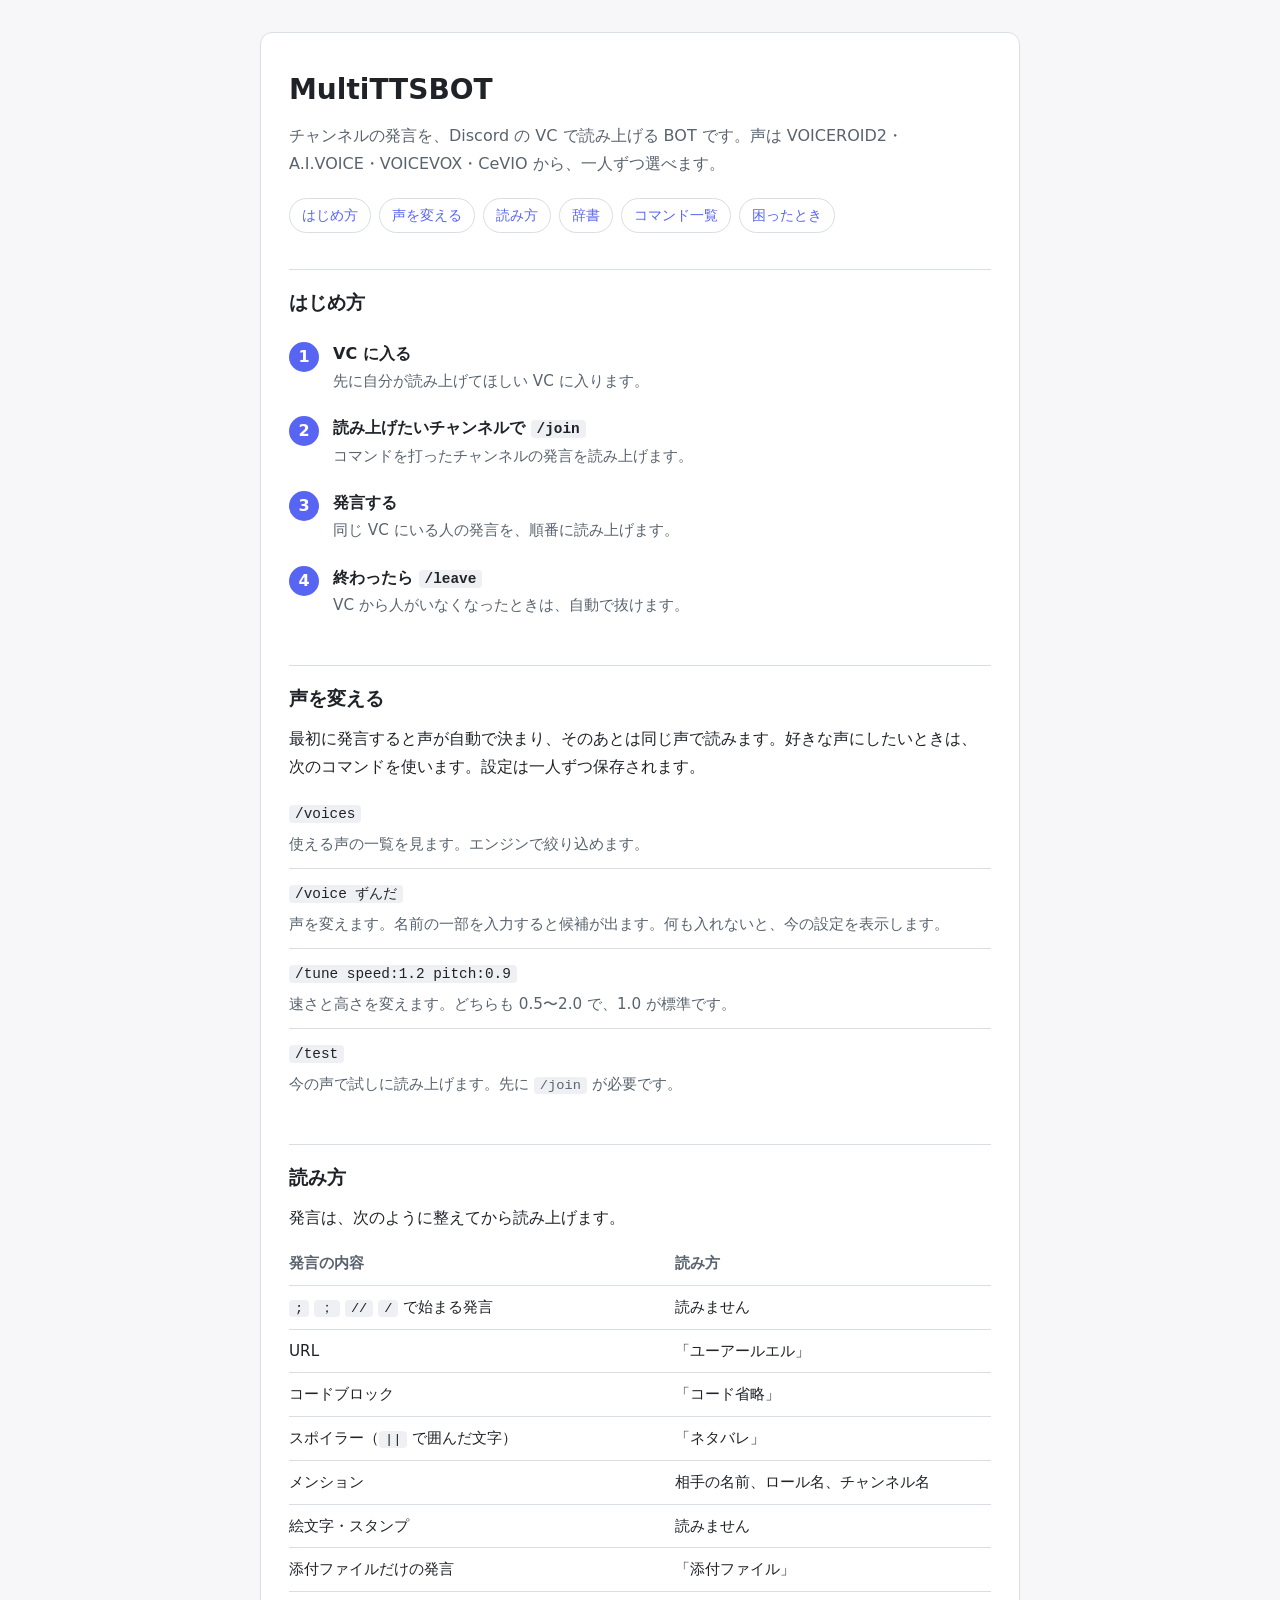
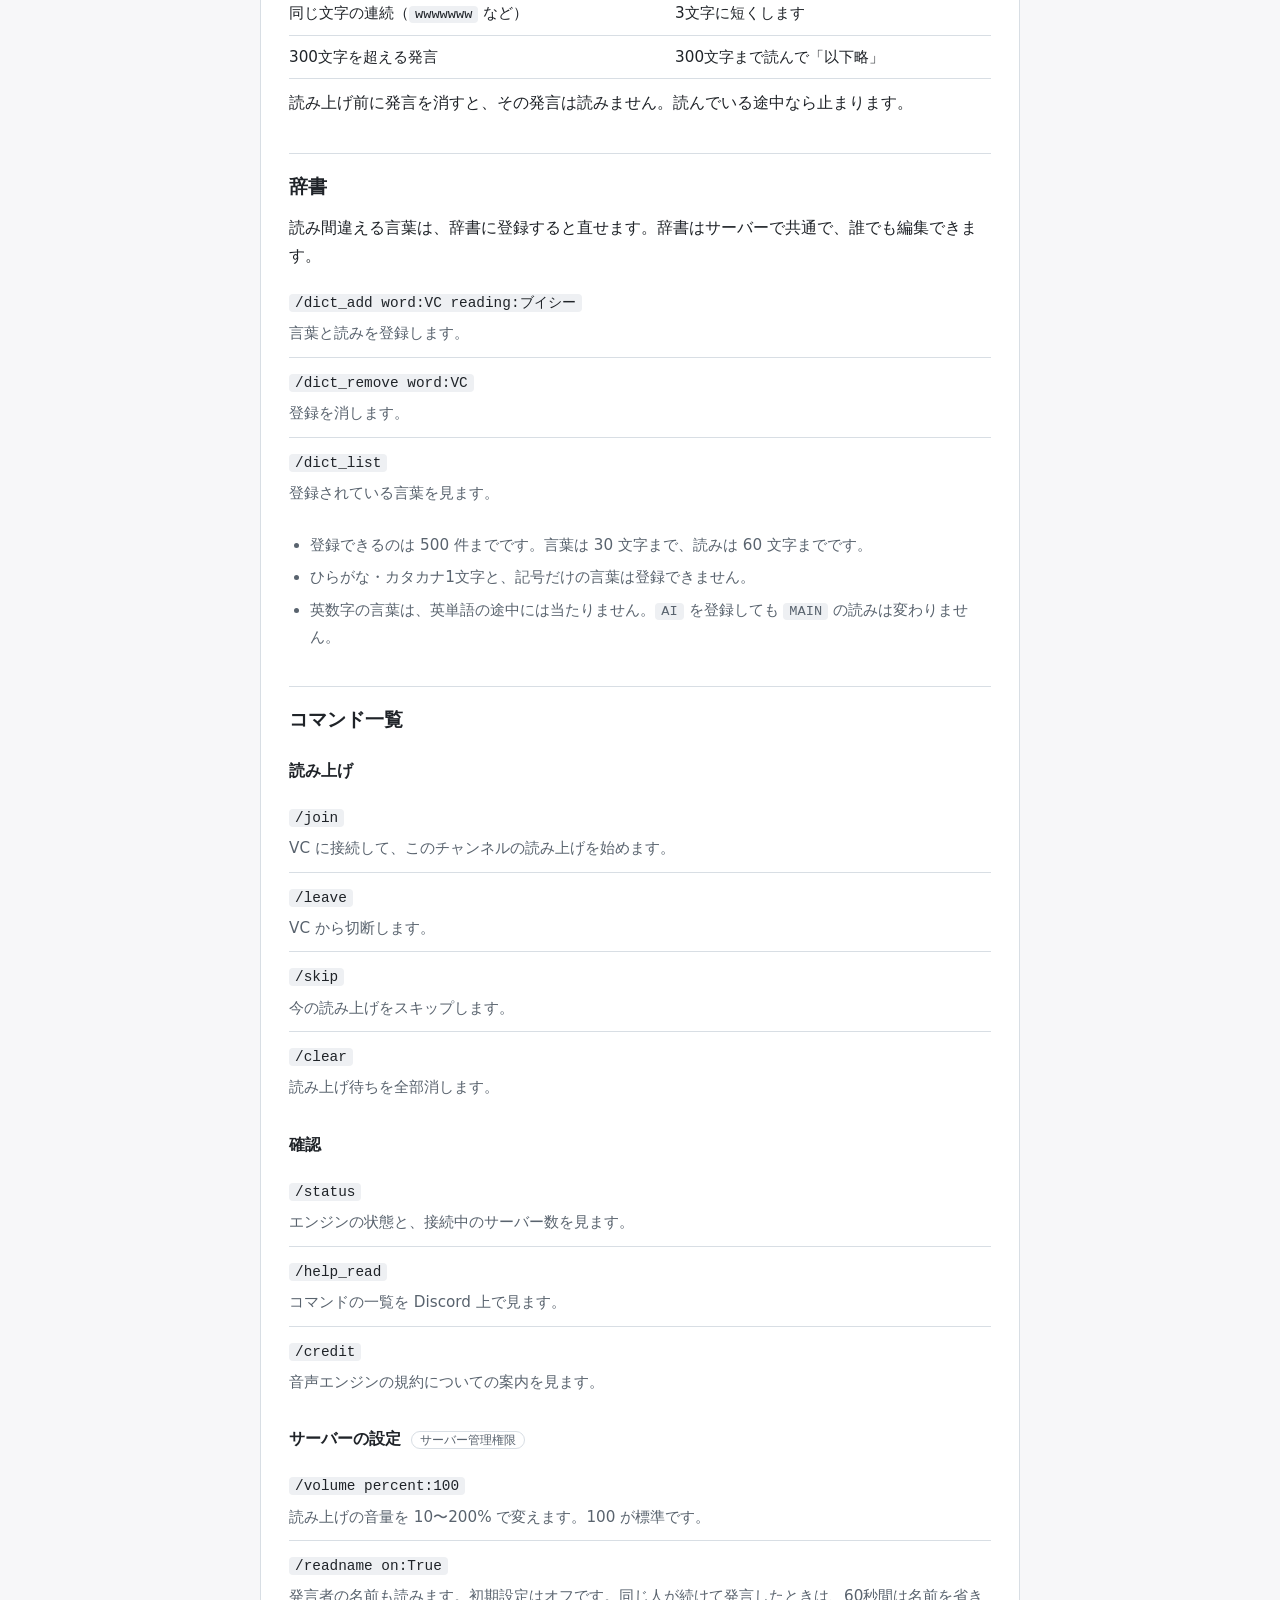
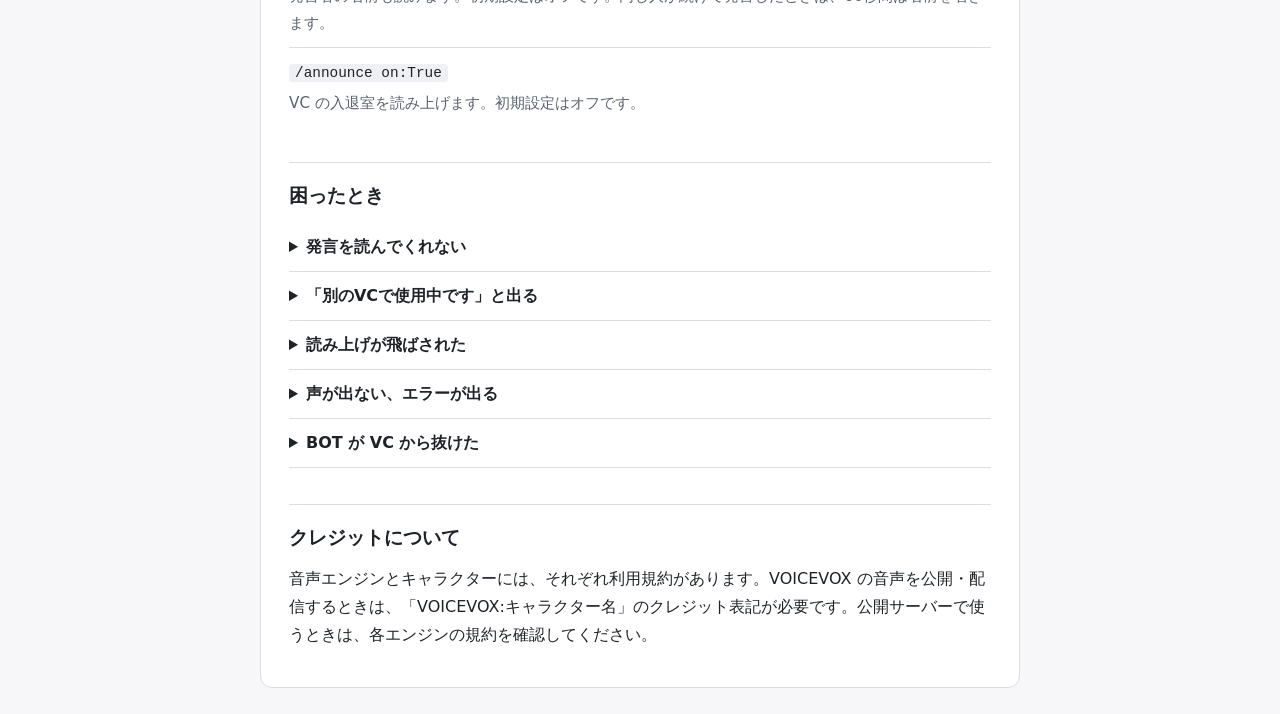
==== tts/index.html @ 7a22a89e "Add MultiTTSBOT usage page Co-Authored-By: Claude Opus 5.5 <noreply@anthropic.com>" ====
<!doctype html>
<html lang="ja">
<head>
<meta charset="utf-8">
<meta name="viewport" content="width=device-width, initial-scale=1">
<title>MultiTTSBOT 使い方</title>
<meta name="description" content="Discord の読み上げBOT「MultiTTSBOT」の使い方とコマンド一覧です。">
<link rel="stylesheet" href="style.css">
</head>
<body>
<main>
<header>
  <h1>MultiTTSBOT</h1>
  <p class="lead">チャンネルの発言を、Discord の VC で読み上げる BOT です。声は VOICEROID2・A.I.VOICE・VOICEVOX・CeVIO から、一人ずつ選べます。</p>
</header>

<nav class="toc" aria-label="目次">
  <a href="#start">はじめ方</a>
  <a href="#voice">声を変える</a>
  <a href="#reading">読み方</a>
  <a href="#dict">辞書</a>
  <a href="#commands">コマンド一覧</a>
  <a href="#faq">困ったとき</a>
</nav>

<section id="start">
  <h2>はじめ方</h2>
  <ol class="steps">
    <li><b>VC に入る</b><span>先に自分が読み上げてほしい VC に入ります。</span></li>
    <li><b>読み上げたいチャンネルで <code>/join</code></b><span>コマンドを打ったチャンネルの発言を読み上げます。</span></li>
    <li><b>発言する</b><span>同じ VC にいる人の発言を、順番に読み上げます。</span></li>
    <li><b>終わったら <code>/leave</code></b><span>VC から人がいなくなったときは、自動で抜けます。</span></li>
  </ol>
</section>

<section id="voice">
  <h2>声を変える</h2>
  <p>最初に発言すると声が自動で決まり、そのあとは同じ声で読みます。好きな声にしたいときは、次のコマンドを使います。設定は一人ずつ保存されます。</p>
  <dl class="cmds">
    <div><dt><code>/voices</code></dt><dd>使える声の一覧を見ます。エンジンで絞り込めます。</dd></div>
    <div><dt><code>/voice ずんだ</code></dt><dd>声を変えます。名前の一部を入力すると候補が出ます。何も入れないと、今の設定を表示します。</dd></div>
    <div><dt><code>/tune speed:1.2 pitch:0.9</code></dt><dd>速さと高さを変えます。どちらも 0.5〜2.0 で、1.0 が標準です。</dd></div>
    <div><dt><code>/test</code></dt><dd>今の声で試しに読み上げます。先に <code>/join</code> が必要です。</dd></div>
  </dl>
</section>

<section id="reading">
  <h2>読み方</h2>
  <p>発言は、次のように整えてから読み上げます。</p>
  <table>
    <thead><tr><th>発言の内容</th><th>読み方</th></tr></thead>
    <tbody>
      <tr><td><code>;</code> <code>；</code> <code>//</code> <code>/</code> で始まる発言</td><td>読みません</td></tr>
      <tr><td>URL</td><td>「ユーアールエル」</td></tr>
      <tr><td>コードブロック</td><td>「コード省略」</td></tr>
      <tr><td>スポイラー（<code>||</code> で囲んだ文字）</td><td>「ネタバレ」</td></tr>
      <tr><td>メンション</td><td>相手の名前、ロール名、チャンネル名</td></tr>
      <tr><td>絵文字・スタンプ</td><td>読みません</td></tr>
      <tr><td>添付ファイルだけの発言</td><td>「添付ファイル」</td></tr>
      <tr><td>同じ文字の連続（<code>wwwwwww</code> など）</td><td>3文字に短くします</td></tr>
      <tr><td>300文字を超える発言</td><td>300文字まで読んで「以下略」</td></tr>
    </tbody>
  </table>
  <p>読み上げ前に発言を消すと、その発言は読みません。読んでいる途中なら止まります。</p>
</section>

<section id="dict">
  <h2>辞書</h2>
  <p>読み間違える言葉は、辞書に登録すると直せます。辞書はサーバーで共通で、誰でも編集できます。</p>
  <dl class="cmds">
    <div><dt><code>/dict_add word:VC reading:ブイシー</code></dt><dd>言葉と読みを登録します。</dd></div>
    <div><dt><code>/dict_remove word:VC</code></dt><dd>登録を消します。</dd></div>
    <div><dt><code>/dict_list</code></dt><dd>登録されている言葉を見ます。</dd></div>
  </dl>
  <ul class="notes">
    <li>登録できるのは 500 件までです。言葉は 30 文字まで、読みは 60 文字までです。</li>
    <li>ひらがな・カタカナ1文字と、記号だけの言葉は登録できません。</li>
    <li>英数字の言葉は、英単語の途中には当たりません。<code>AI</code> を登録しても <code>MAIN</code> の読みは変わりません。</li>
  </ul>
</section>

<section id="commands">
  <h2>コマンド一覧</h2>

  <h3>読み上げ</h3>
  <dl class="cmds">
    <div><dt><code>/join</code></dt><dd>VC に接続して、このチャンネルの読み上げを始めます。</dd></div>
    <div><dt><code>/leave</code></dt><dd>VC から切断します。</dd></div>
    <div><dt><code>/skip</code></dt><dd>今の読み上げをスキップします。</dd></div>
    <div><dt><code>/clear</code></dt><dd>読み上げ待ちを全部消します。</dd></div>
  </dl>

  <h3>確認</h3>
  <dl class="cmds">
    <div><dt><code>/status</code></dt><dd>エンジンの状態と、接続中のサーバー数を見ます。</dd></div>
    <div><dt><code>/help_read</code></dt><dd>コマンドの一覧を Discord 上で見ます。</dd></div>
    <div><dt><code>/credit</code></dt><dd>音声エンジンの規約についての案内を見ます。</dd></div>
  </dl>

  <h3>サーバーの設定 <span class="tag">サーバー管理権限</span></h3>
  <dl class="cmds">
    <div><dt><code>/volume percent:100</code></dt><dd>読み上げの音量を 10〜200% で変えます。100 が標準です。</dd></div>
    <div><dt><code>/readname on:True</code></dt><dd>発言者の名前も読みます。初期設定はオフです。同じ人が続けて発言したときは、60秒間は名前を省きます。</dd></div>
    <div><dt><code>/announce on:True</code></dt><dd>VC の入退室を読み上げます。初期設定はオフです。</dd></div>
  </dl>
</section>

<section id="faq">
  <h2>困ったとき</h2>
  <details>
    <summary>発言を読んでくれない</summary>
    <p>次の3つを確認してください。</p>
    <ul>
      <li>BOT と同じ VC に自分がいる</li>
      <li><code>/join</code> を打ったチャンネルで発言している</li>
      <li>発言が <code>;</code> や <code>/</code> で始まっていない</li>
    </ul>
    <p>別のチャンネルを読ませたいときは、同じ VC にいる状態で、そのチャンネルでもう一度 <code>/join</code> を打ってください。</p>
  </details>
  <details>
    <summary>「別のVCで使用中です」と出る</summary>
    <p>BOT は1つのサーバーで同時に1つの VC にしか入れません。今の VC で <code>/leave</code> するか、同じ VC に移動してください。</p>
  </details>
  <details>
    <summary>読み上げが飛ばされた</summary>
    <p>読み上げ待ちは 20 件までで、超えた分は読みません。読み飛ばしたときは、チャンネルに件数を知らせます。</p>
  </details>
  <details>
    <summary>声が出ない、エラーが出る</summary>
    <p><code>/status</code> でエンジンの状態を確認してください。「未接続」や「不調」と出ている間は、そのエンジンの声で読めないことがあります。<code>/voice</code> で別のエンジンの声に変えると読める場合があります。</p>
  </details>
  <details>
    <summary>BOT が VC から抜けた</summary>
    <p>VC に人がいなくなると自動で抜けます。通信の不具合で切れたときは、自動で入り直してチャンネルに知らせます。戻らないときは <code>/join</code> を打ってください。</p>
  </details>
</section>

<section id="credit">
  <h2>クレジットについて</h2>
  <p>音声エンジンとキャラクターには、それぞれ利用規約があります。VOICEVOX の音声を公開・配信するときは、「VOICEVOX:キャラクター名」のクレジット表記が必要です。公開サーバーで使うときは、各エンジンの規約を確認してください。</p>
</section>
</main>
</body>
</html>
---- tts/style.css ----
:root {
  --bg: #f7f7f9;
  --card: #ffffff;
  --text: #1f2328;
  --sub: #59636e;
  --line: #d8dee4;
  --accent: #5865f2;
  --code: #eef0f3;
}
@media (prefers-color-scheme: dark) {
  :root {
    --bg: #1e1f22;
    --card: #2b2d31;
    --text: #f2f3f5;
    --sub: #b5bac1;
    --line: #3f4147;
    --accent: #8891f2;
    --code: #1e1f22;
  }
}
* { box-sizing: border-box; }
html { scroll-behavior: smooth; }
@media (prefers-reduced-motion: reduce) { html { scroll-behavior: auto; } }
body {
  margin: 0;
  background: var(--bg);
  color: var(--text);
  font-family: system-ui, -apple-system, "Segoe UI", "Hiragino Sans", "Yu Gothic UI", Meiryo, sans-serif;
  line-height: 1.75;
}
main {
  max-width: 760px;
  margin: 32px auto;
  padding: 32px 28px;
  background: var(--card);
  border: 1px solid var(--line);
  border-radius: 12px;
}
@media (max-width: 800px) {
  main { margin: 0; border-radius: 0; border-left: 0; border-right: 0; padding: 24px 16px; }
}
h1 { font-size: 1.75rem; margin: 0 0 4px; }
h2 { font-size: 1.2rem; margin: 36px 0 10px; padding-top: 16px; border-top: 1px solid var(--line); scroll-margin-top: 12px; }
h3 { font-size: 1rem; margin: 20px 0 6px; }
p, li { margin: 6px 0; }
ul { padding-left: 1.4em; }
a { color: var(--accent); }
code {
  padding: 1px 6px;
  border-radius: 4px;
  background: var(--code);
  font-family: ui-monospace, Consolas, "Cascadia Mono", monospace;
  font-size: 0.9em;
  overflow-wrap: anywhere;
}
.lead { margin: 8px 0 0; color: var(--sub); }

.toc { display: flex; flex-wrap: wrap; gap: 8px; margin: 20px 0 0; }
.toc a {
  padding: 4px 12px;
  border: 1px solid var(--line);
  border-radius: 999px;
  font-size: 0.9rem;
  text-decoration: none;
}
.toc a:hover { border-color: var(--accent); }

.steps { margin: 0; padding: 0; list-style: none; counter-reset: step; }
.steps li {
  position: relative;
  margin: 0;
  padding: 10px 0 10px 44px;
  counter-increment: step;
}
.steps li::before {
  content: counter(step);
  position: absolute;
  left: 0;
  top: 12px;
  width: 30px;
  height: 30px;
  border-radius: 50%;
  background: var(--accent);
  color: #fff;
  font-weight: 700;
  line-height: 30px;
  text-align: center;
}
@media (prefers-color-scheme: dark) { .steps li::before { color: #1e1f22; } }
.steps b, .steps span { display: block; }
.steps span { color: var(--sub); font-size: 0.95rem; }

.cmds { margin: 8px 0; }
.cmds div { padding: 10px 0; border-bottom: 1px solid var(--line); }
.cmds div:last-child { border-bottom: 0; }
.cmds dd { margin: 4px 0 0; color: var(--sub); font-size: 0.95rem; }

.tag {
  margin-left: 4px;
  padding: 1px 8px;
  border: 1px solid var(--line);
  border-radius: 999px;
  color: var(--sub);
  font-size: 0.75rem;
  font-weight: 400;
  white-space: nowrap;
}
.notes { color: var(--sub); font-size: 0.95rem; }

table { width: 100%; margin: 10px 0; border-collapse: collapse; font-size: 0.95rem; }
th, td { padding: 8px 10px 8px 0; border-bottom: 1px solid var(--line); text-align: left; vertical-align: top; }
th { color: var(--sub); font-weight: 600; }
td:first-child { width: 55%; }

details { border-bottom: 1px solid var(--line); }
summary { padding: 10px 0; cursor: pointer; font-weight: 600; }
details > :not(summary):last-child { margin-bottom: 12px; }
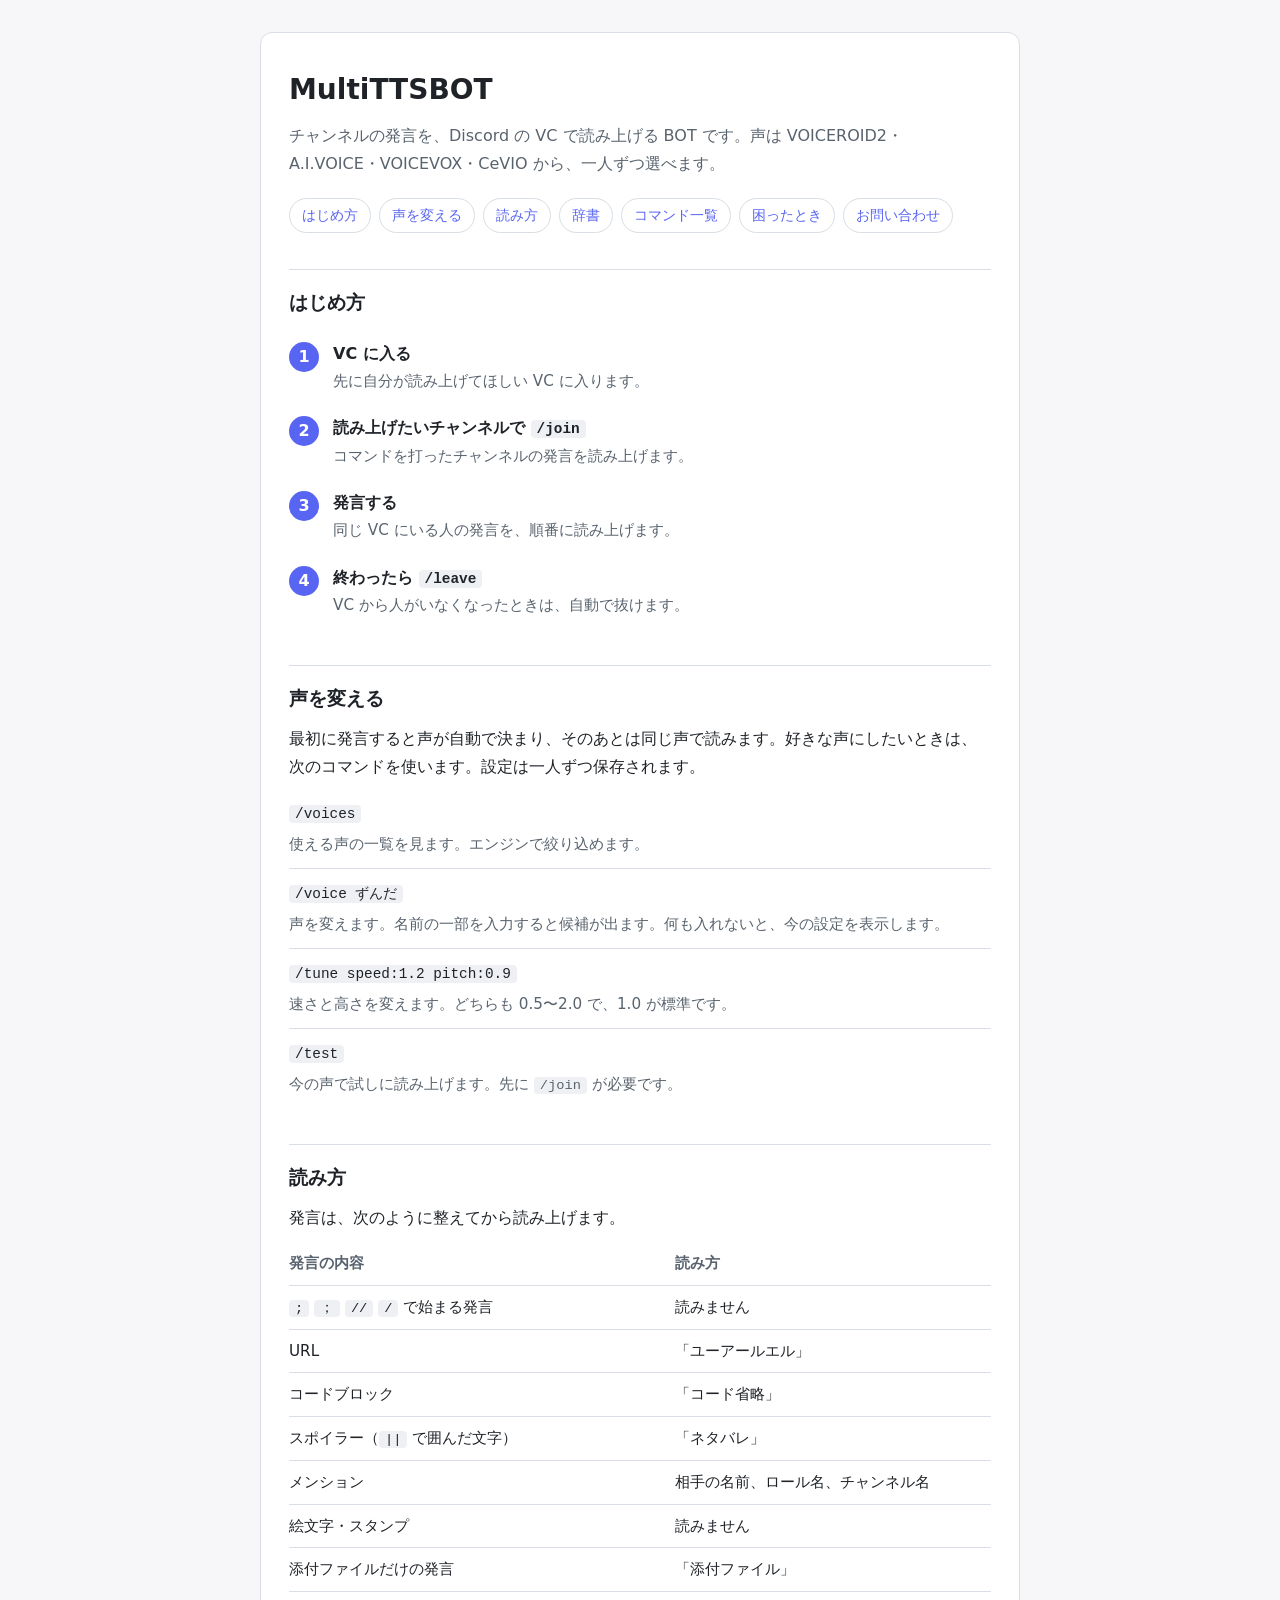
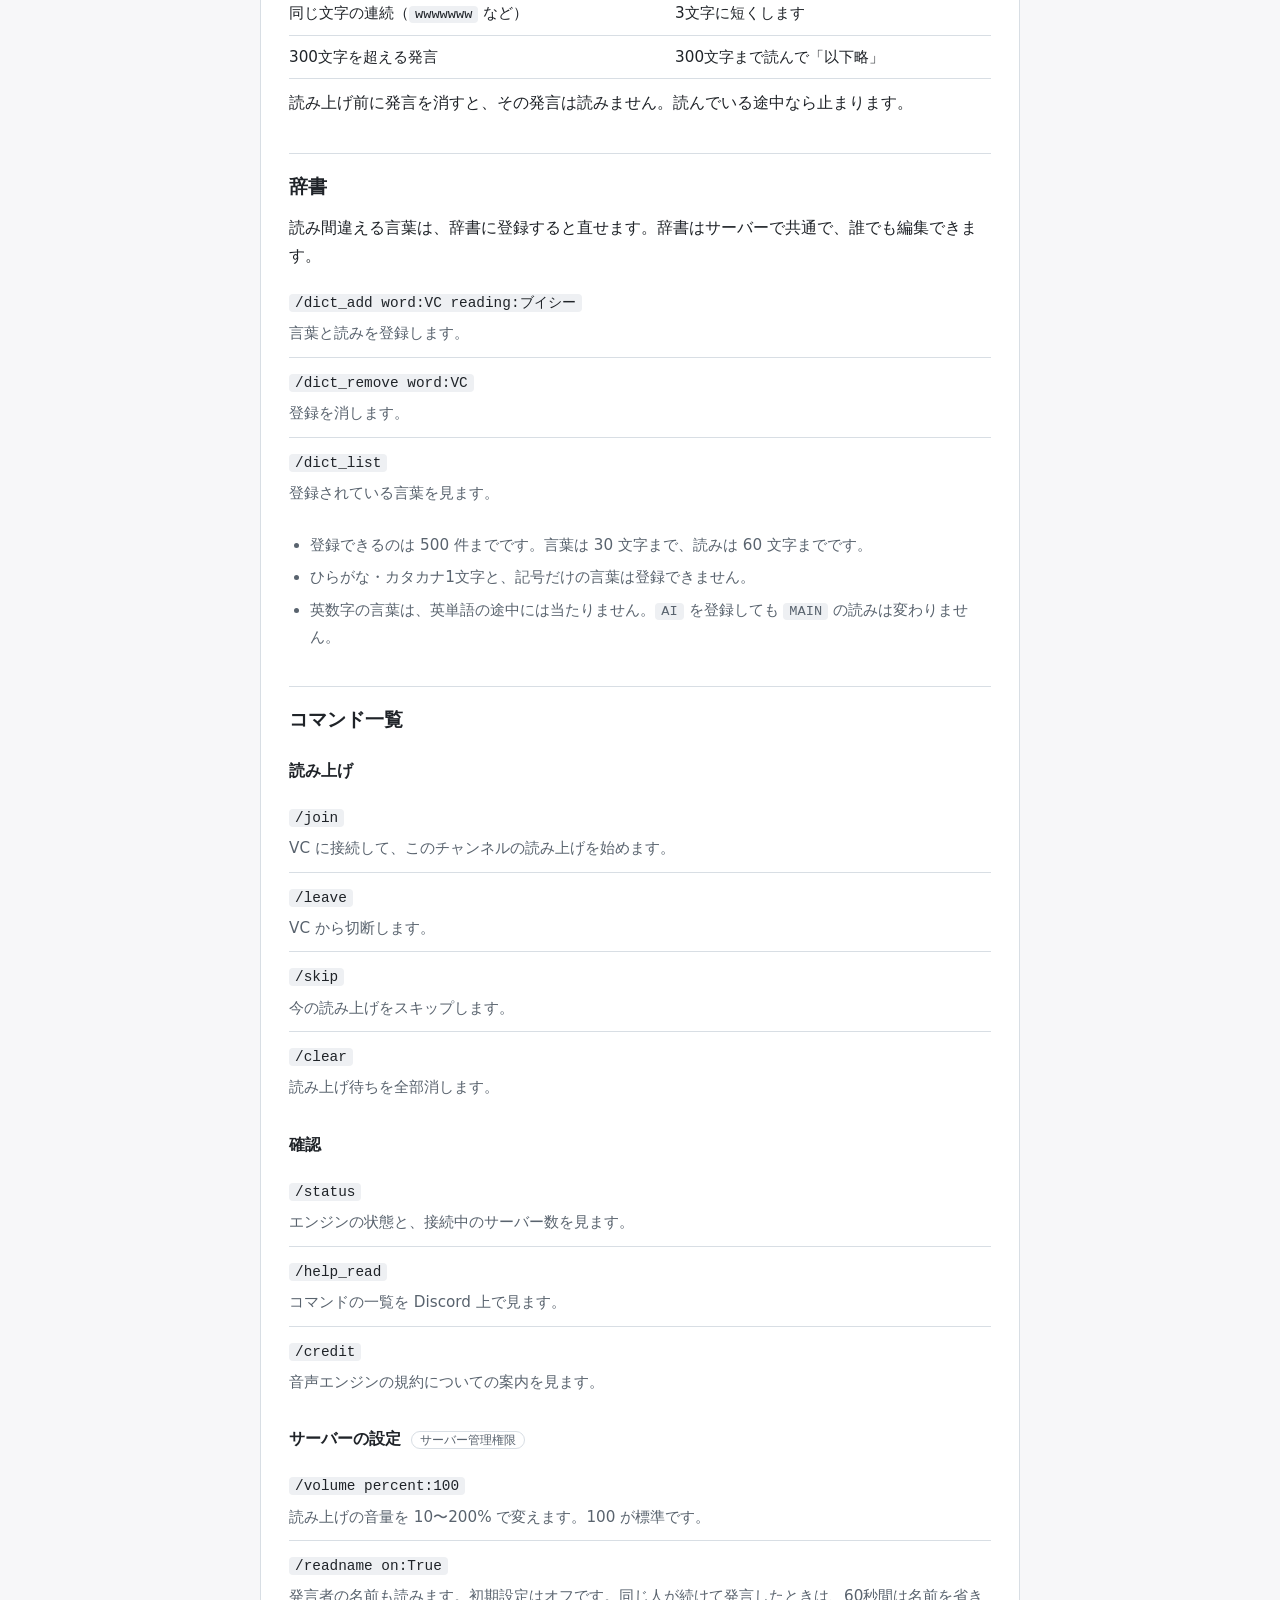
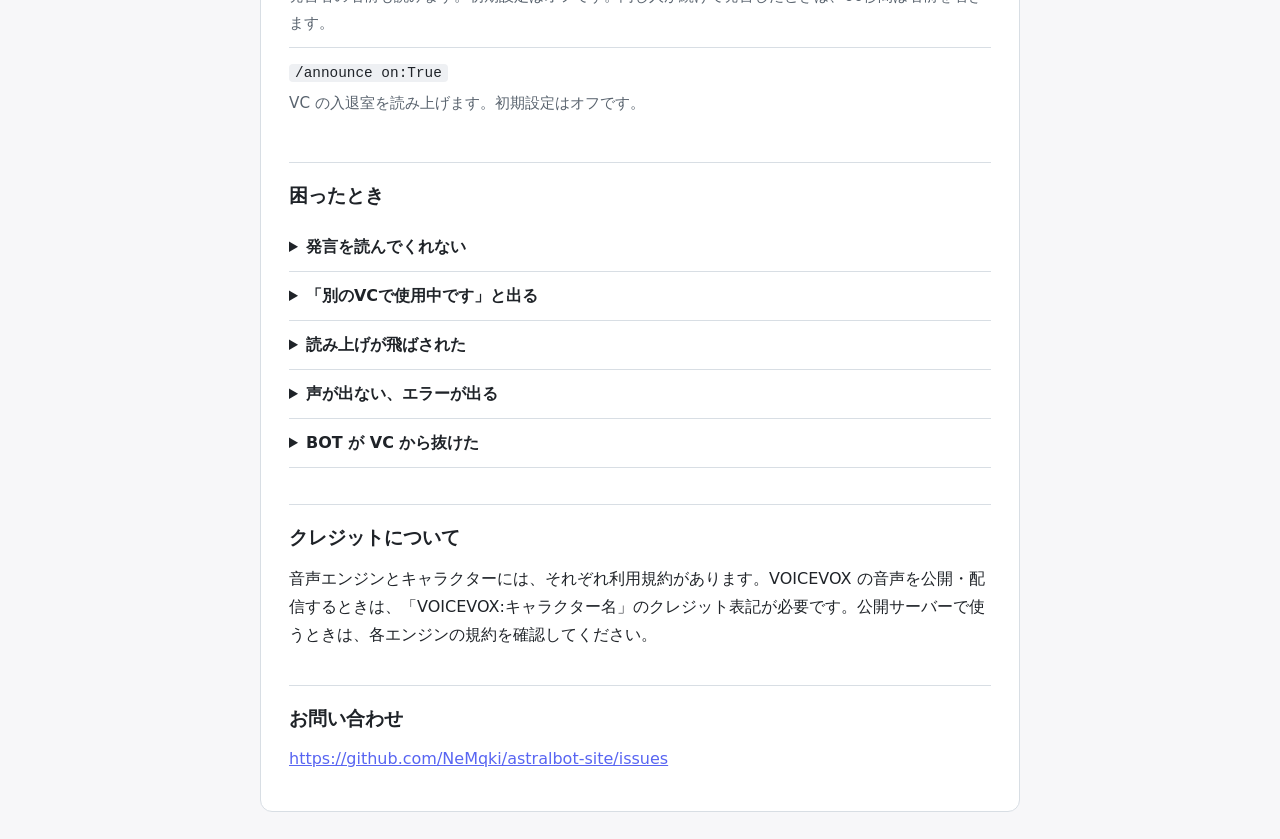
==== commit a39c5c16: "Add contact section to MultiTTSBOT page Co-Authored-By: Claude Opus 5.5 <noreply@anthropic.com>" ====
--- a/tts/index.html
+++ b/tts/index.html
@@ -21,6 +21,7 @@
   <a href="#dict">辞書</a>
   <a href="#commands">コマンド一覧</a>
   <a href="#faq">困ったとき</a>
+  <a href="#contact">お問い合わせ</a>
 </nav>
 
 <section id="start">
@@ -139,6 +140,11 @@
   <h2>クレジットについて</h2>
   <p>音声エンジンとキャラクターには、それぞれ利用規約があります。VOICEVOX の音声を公開・配信するときは、「VOICEVOX:キャラクター名」のクレジット表記が必要です。公開サーバーで使うときは、各エンジンの規約を確認してください。</p>
 </section>
+
+<section id="contact">
+  <h2>お問い合わせ</h2>
+  <p><a href="https://github.com/NeMqki/astralbot-site/issues">https://github.com/NeMqki/astralbot-site/issues</a></p>
+</section>
 </main>
 </body>
 </html>
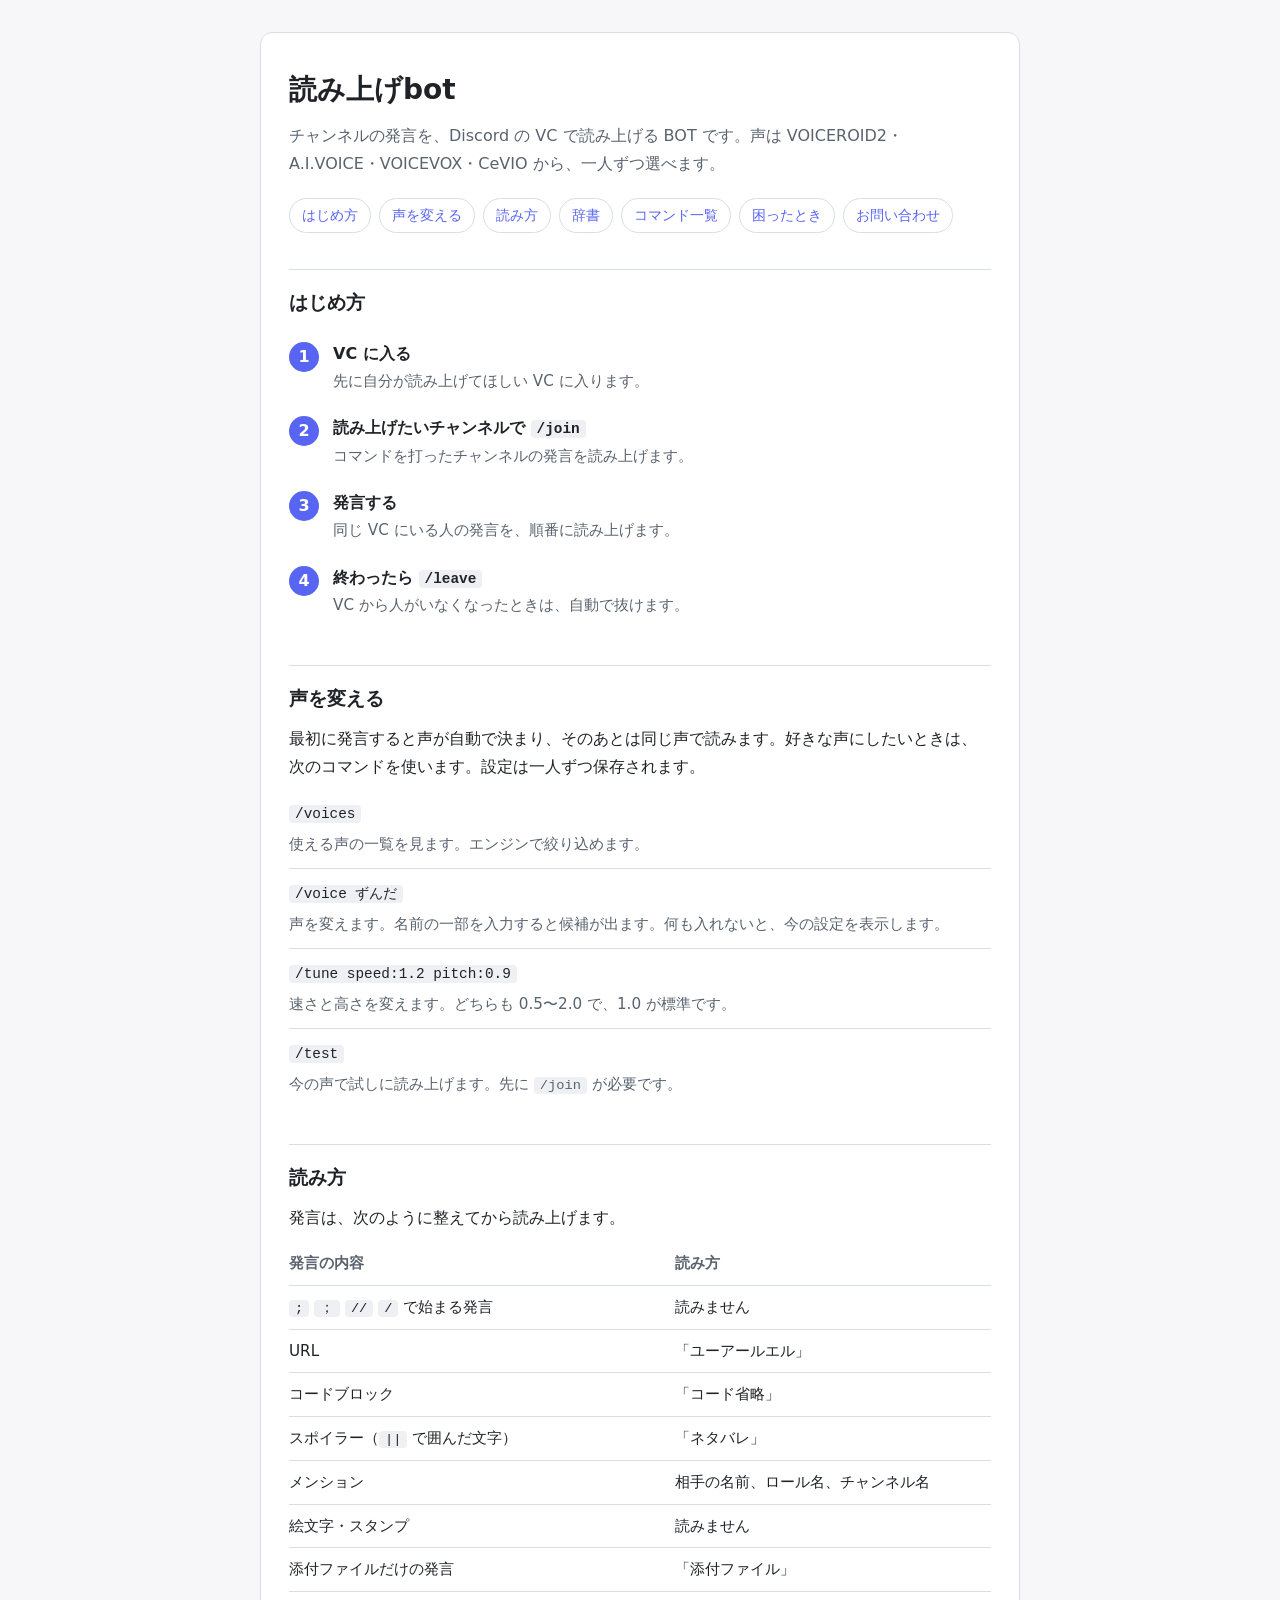
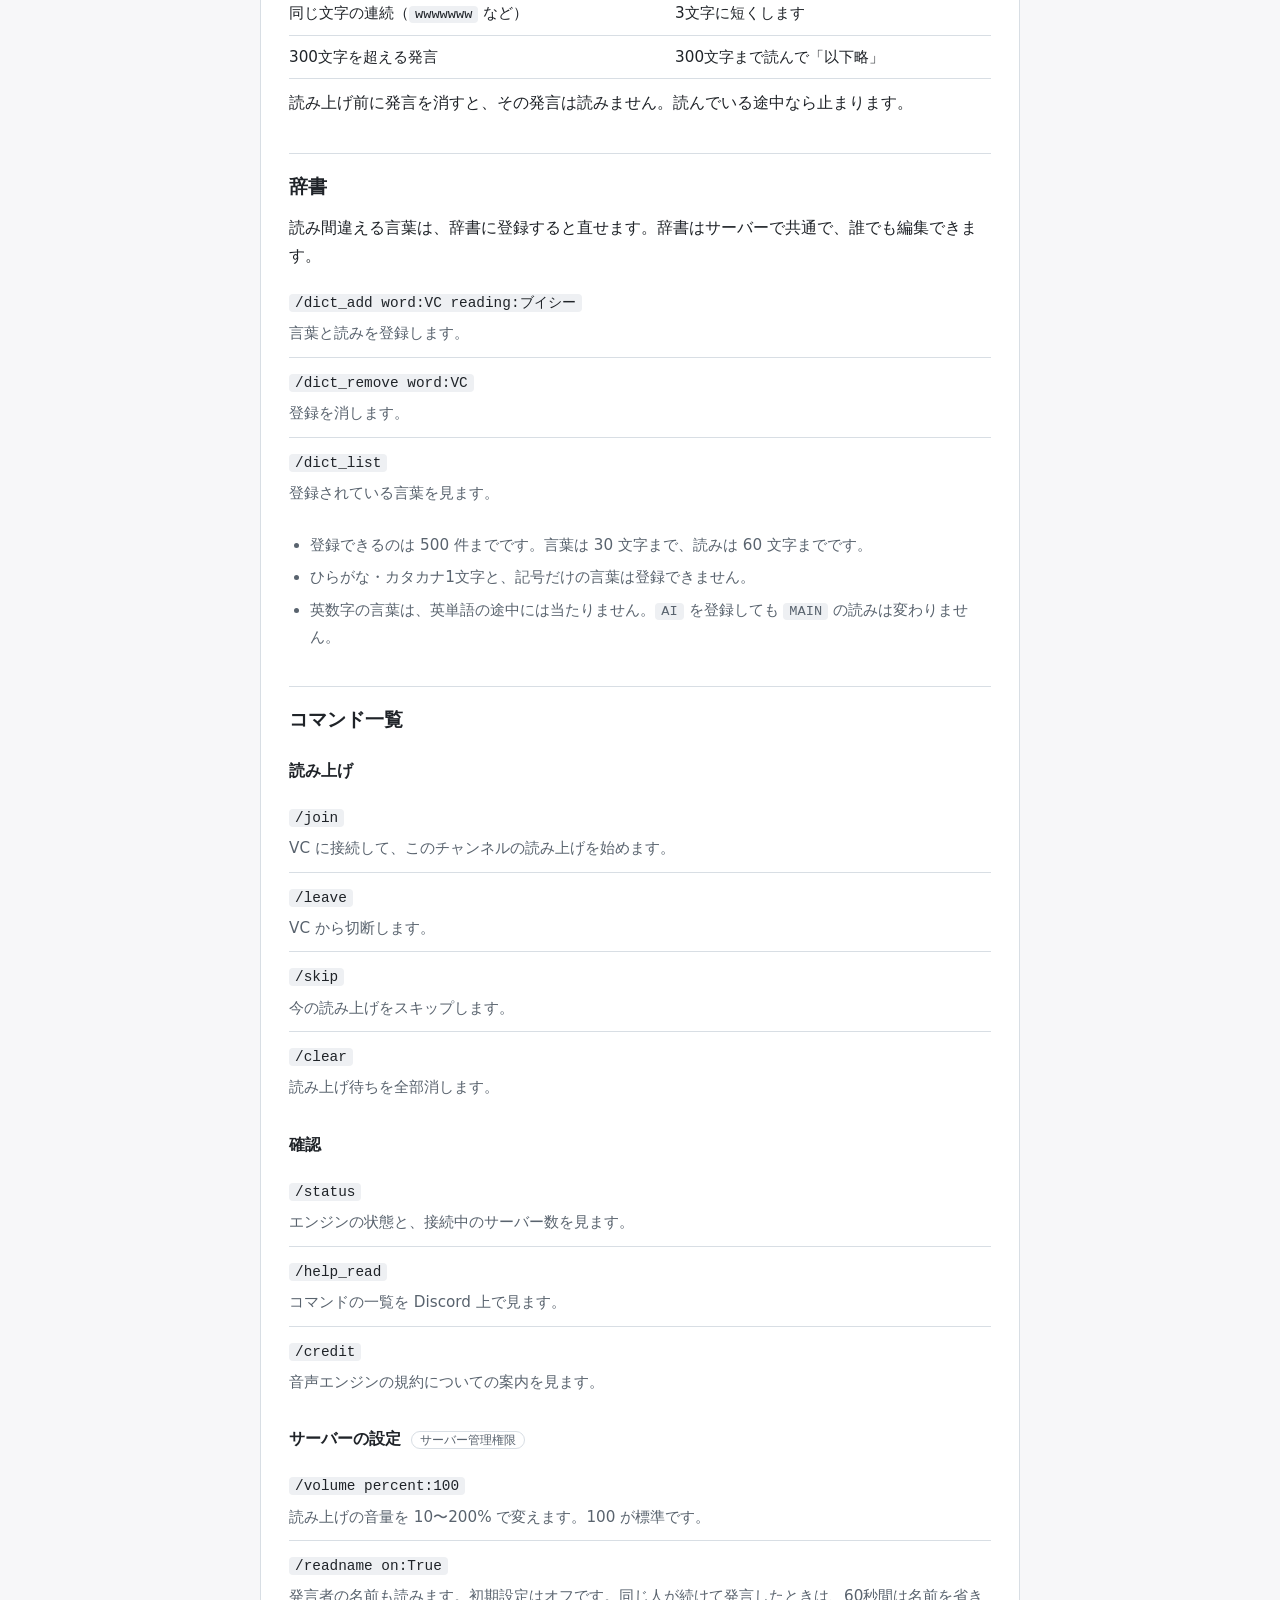
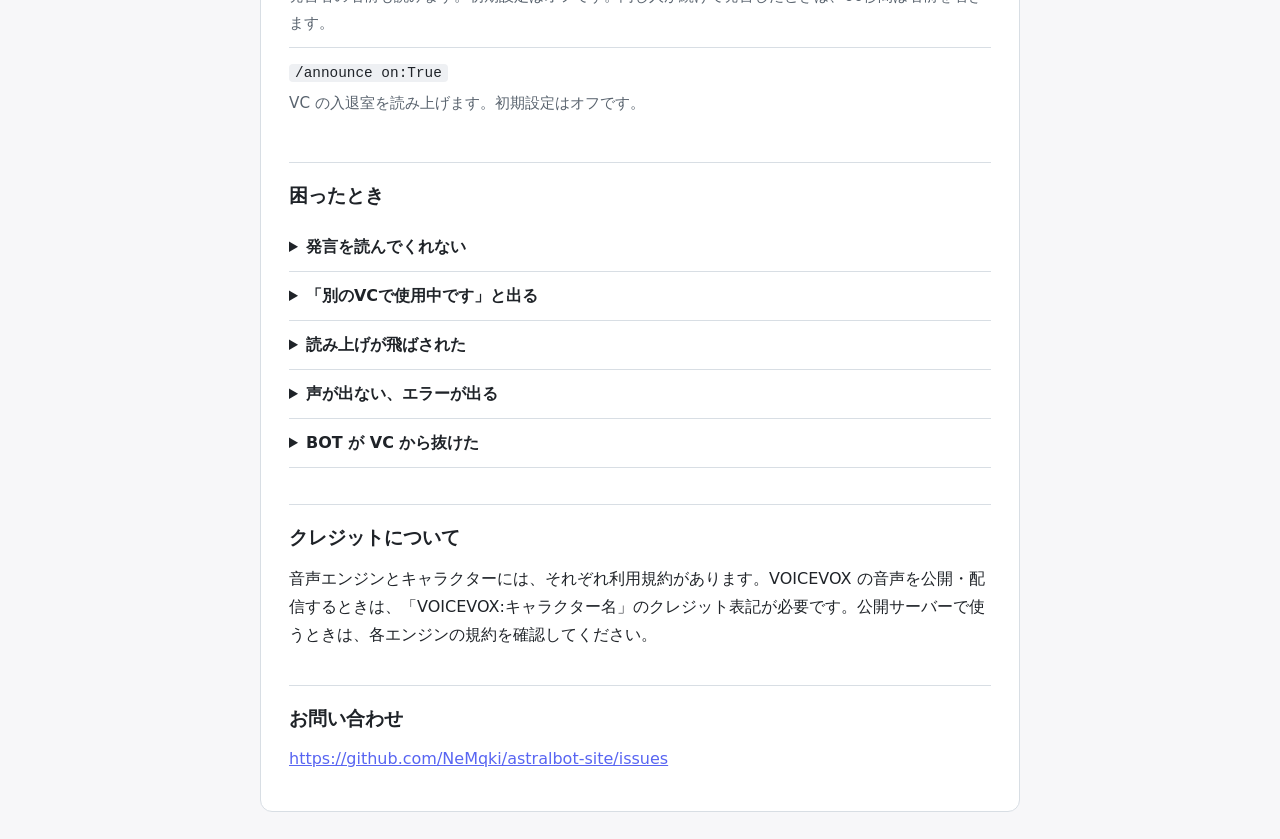
==== commit 7a5d9b9e: "Rename MultiTTSBOT to 読み上げbot on the site Co-Authored-By: Claude Opus 5.5 <noreply@anthropic.com>" ====
--- a/tts/index.html
+++ b/tts/index.html
@@ -3,14 +3,14 @@
 <head>
 <meta charset="utf-8">
 <meta name="viewport" content="width=device-width, initial-scale=1">
-<title>MultiTTSBOT 使い方</title>
-<meta name="description" content="Discord の読み上げBOT「MultiTTSBOT」の使い方とコマンド一覧です。">
+<title>読み上げbot 使い方</title>
+<meta name="description" content="Discord の読み上げbotの使い方とコマンド一覧です。">
 <link rel="stylesheet" href="style.css">
 </head>
 <body>
 <main>
 <header>
-  <h1>MultiTTSBOT</h1>
+  <h1>読み上げbot</h1>
   <p class="lead">チャンネルの発言を、Discord の VC で読み上げる BOT です。声は VOICEROID2・A.I.VOICE・VOICEVOX・CeVIO から、一人ずつ選べます。</p>
 </header>
 
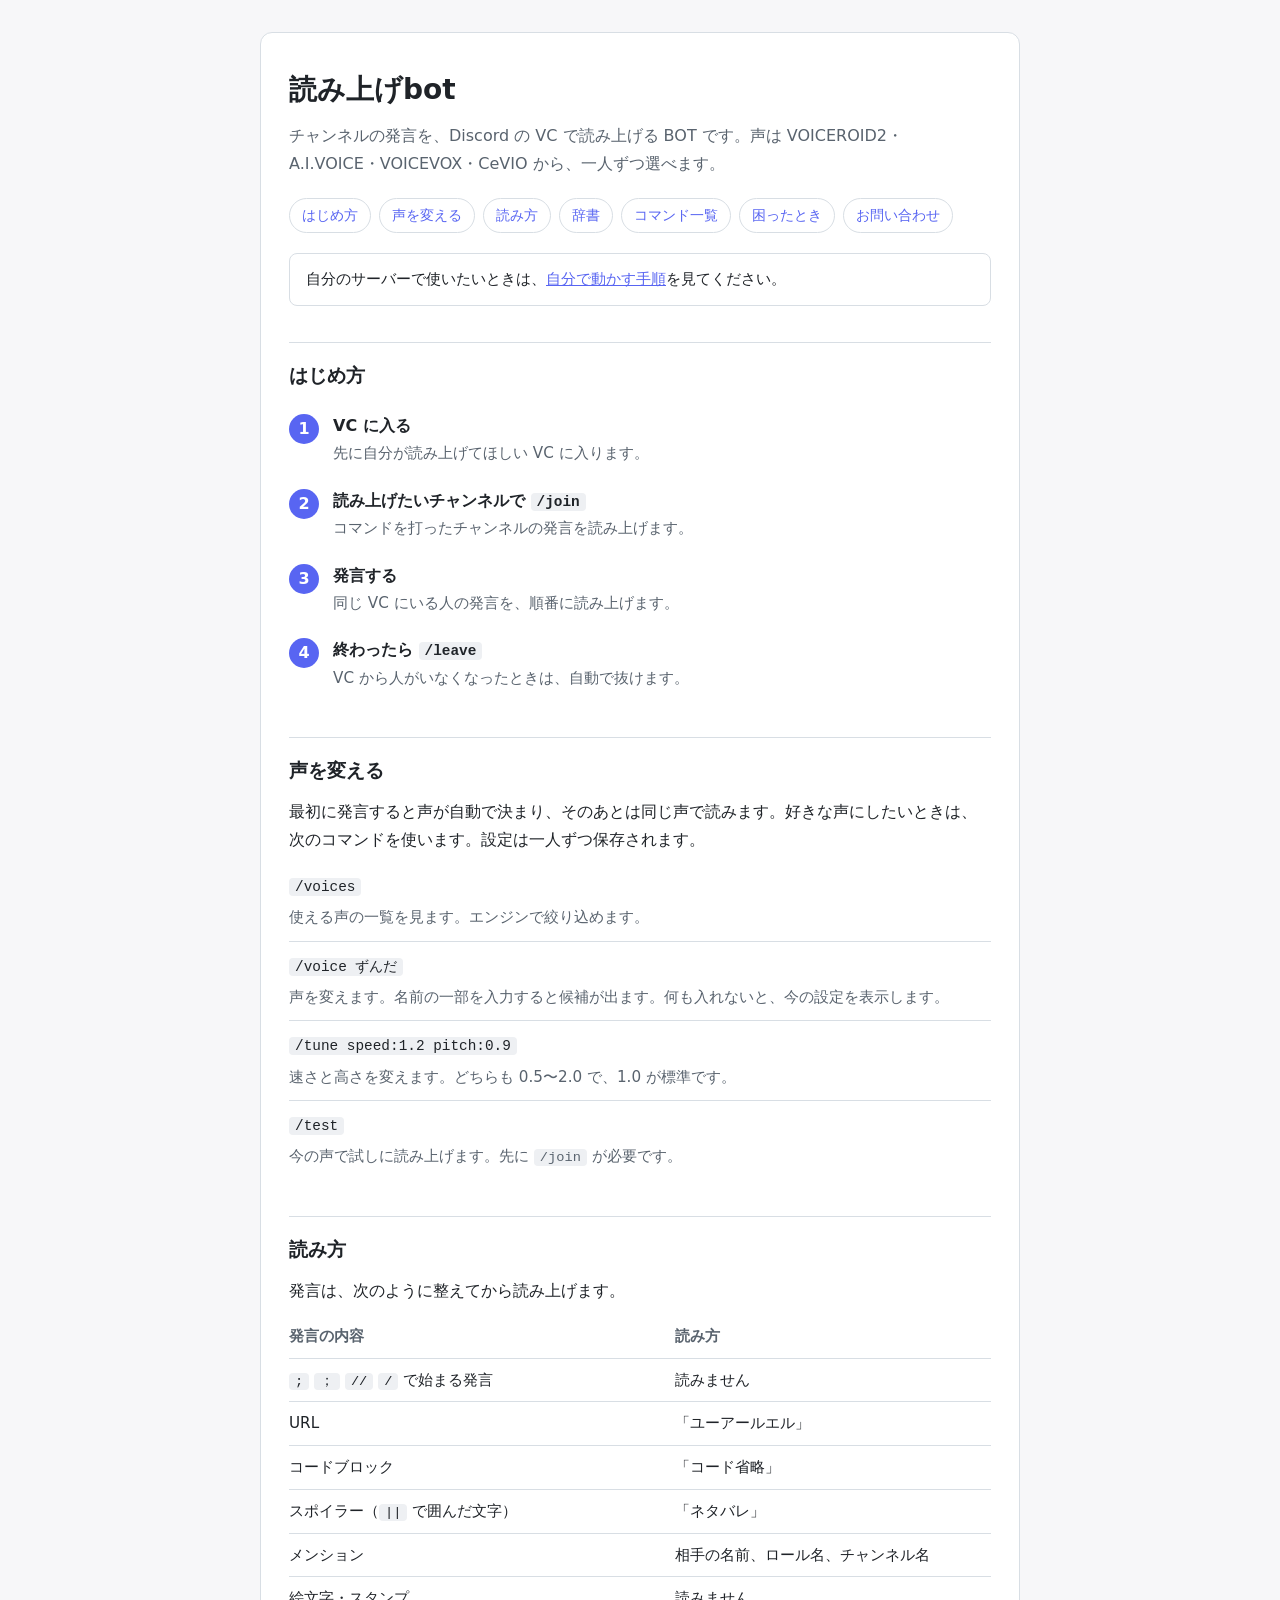
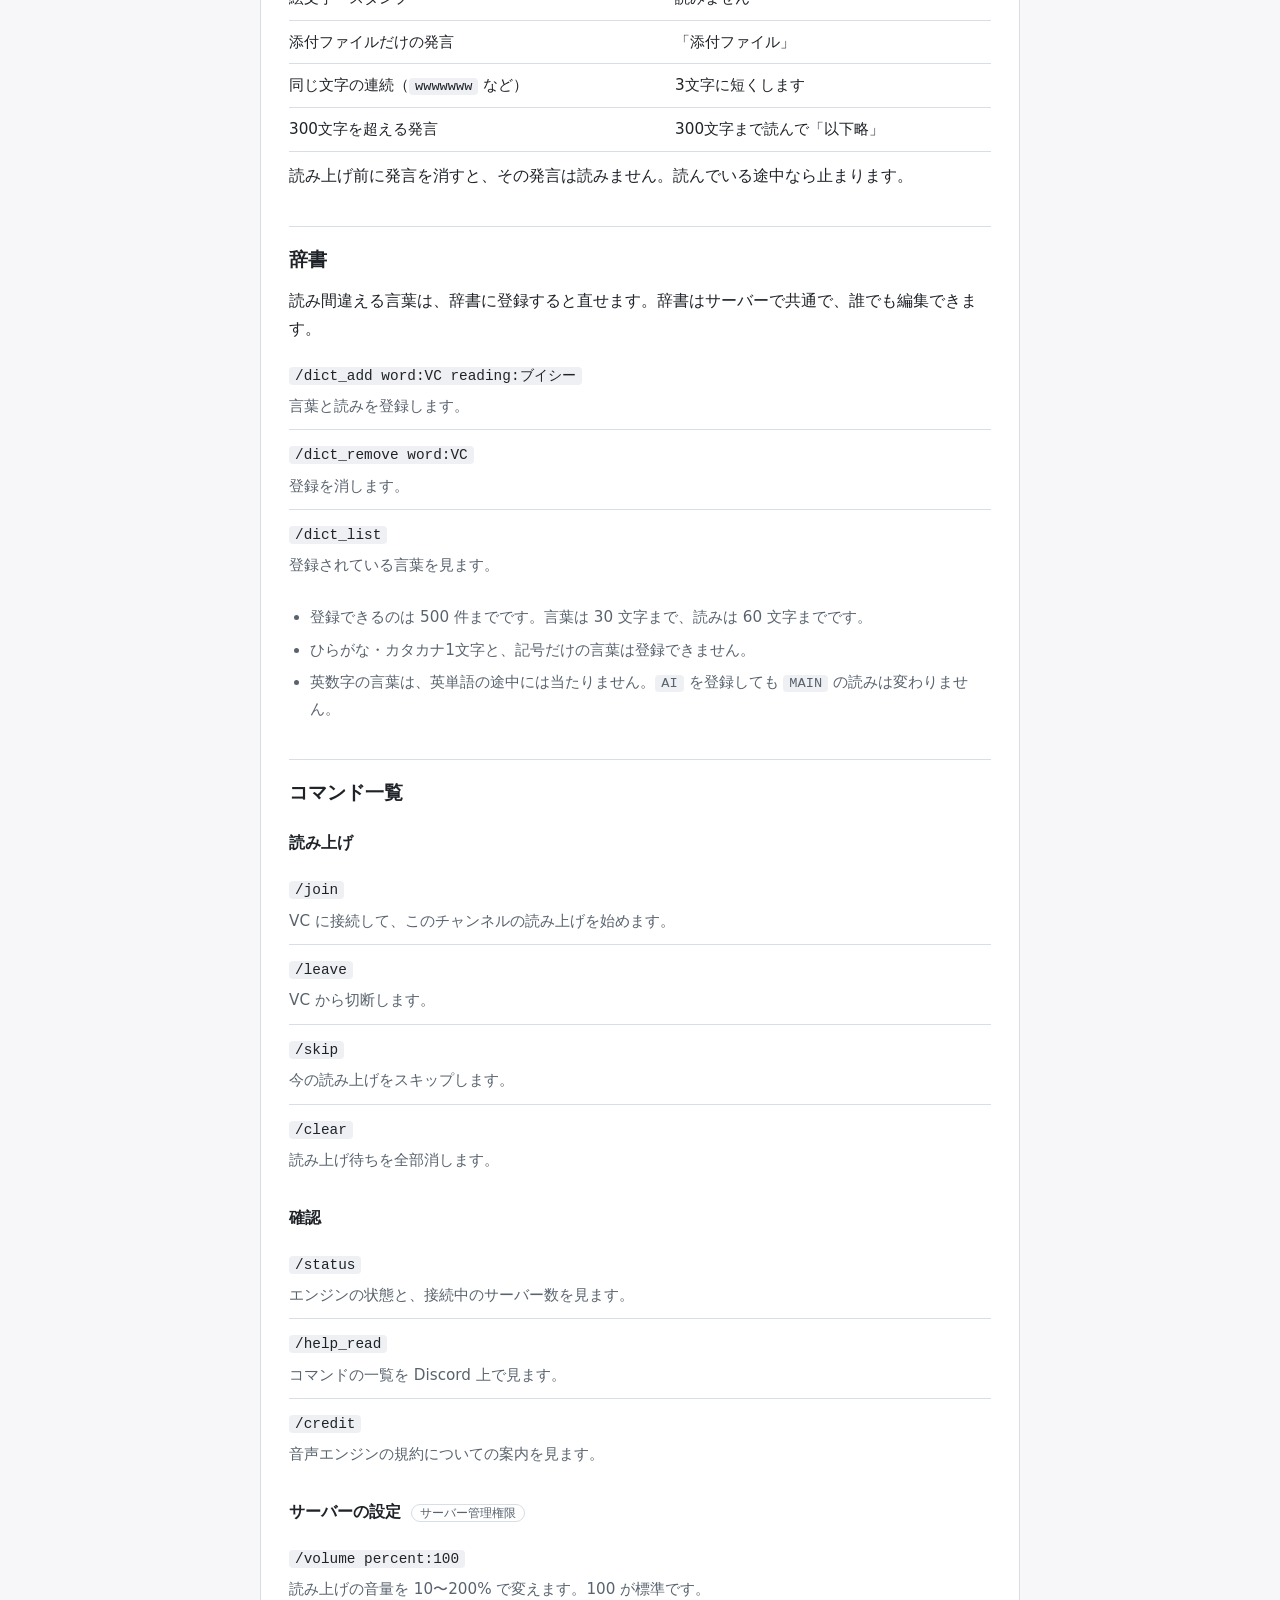
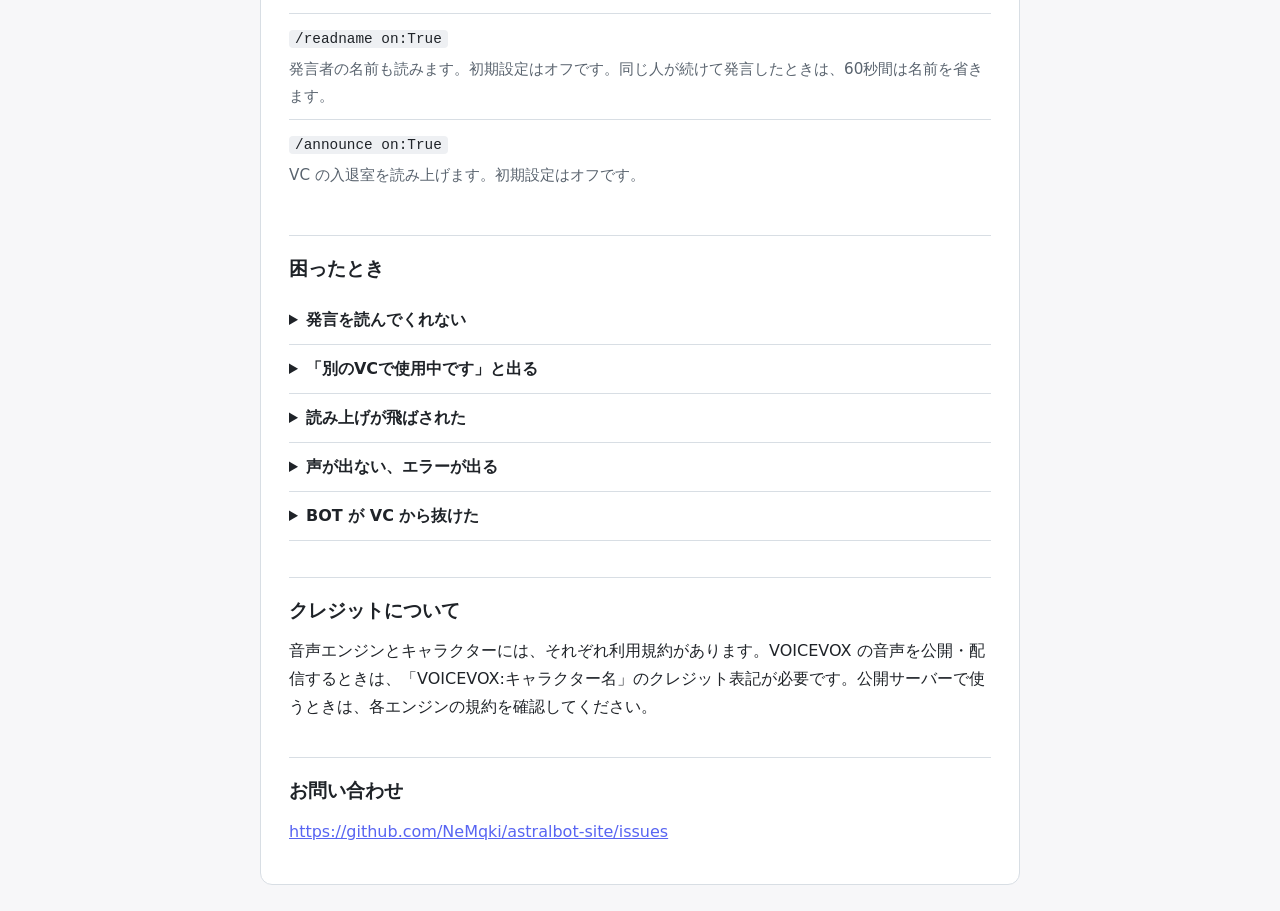
==== commit 52ea660f: "Add self-hosting guide for the TTS bot Co-Authored-By: Claude Opus 5.5 <noreply@anthropic.com>" ====
--- a/tts/index.html
+++ b/tts/index.html
@@ -23,6 +23,8 @@
   <a href="#faq">困ったとき</a>
   <a href="#contact">お問い合わせ</a>
 </nav>
+
+<p class="selfhost-link">自分のサーバーで使いたいときは、<a href="selfhost.html">自分で動かす手順</a>を見てください。</p>
 
 <section id="start">
   <h2>はじめ方</h2>
--- a/tts/style.css
+++ b/tts/style.css
@@ -115,3 +115,12 @@
 details { border-bottom: 1px solid var(--line); }
 summary { padding: 10px 0; cursor: pointer; font-weight: 600; }
 details > :not(summary):last-child { margin-bottom: 12px; }
+
+.crumb { margin: 0 0 12px; font-size: 0.9rem; }
+.selfhost-link {
+  margin: 20px 0 0;
+  padding: 12px 16px;
+  border: 1px solid var(--line);
+  border-radius: 8px;
+  font-size: 0.95rem;
+}
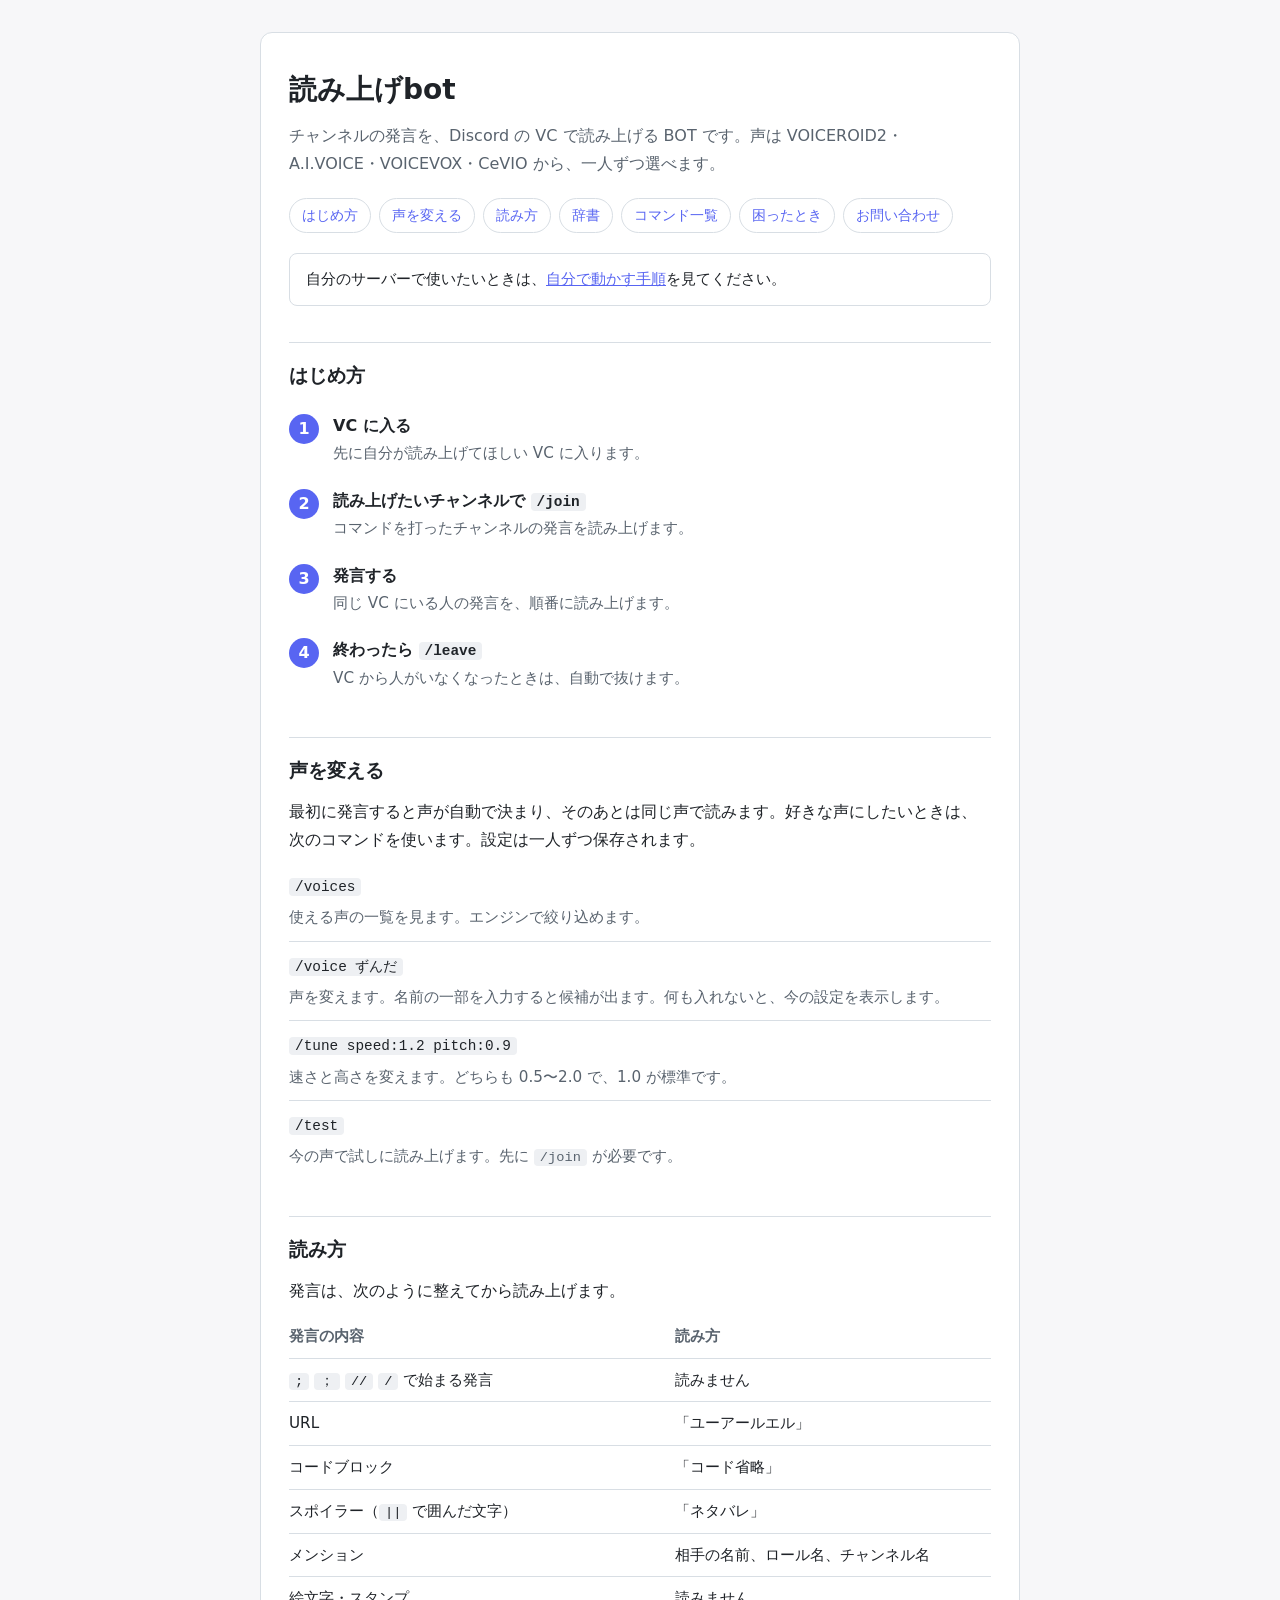
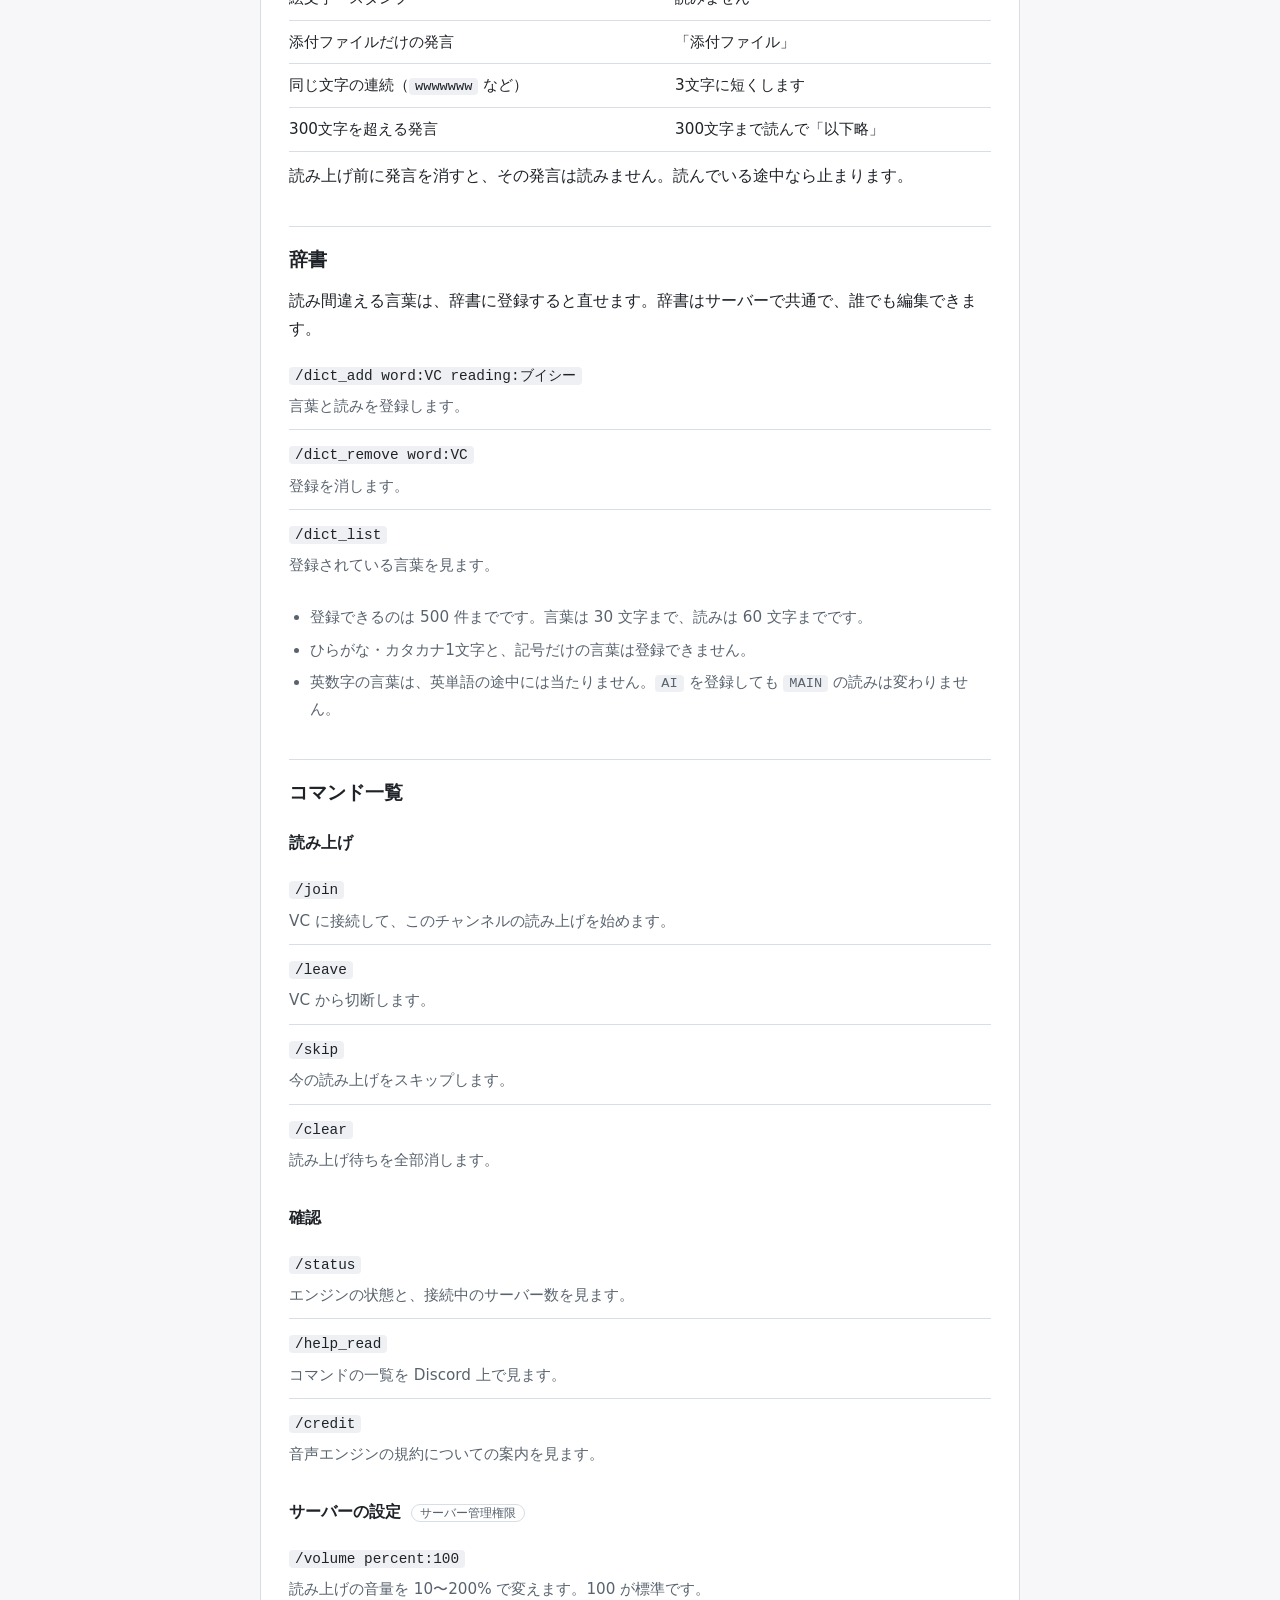
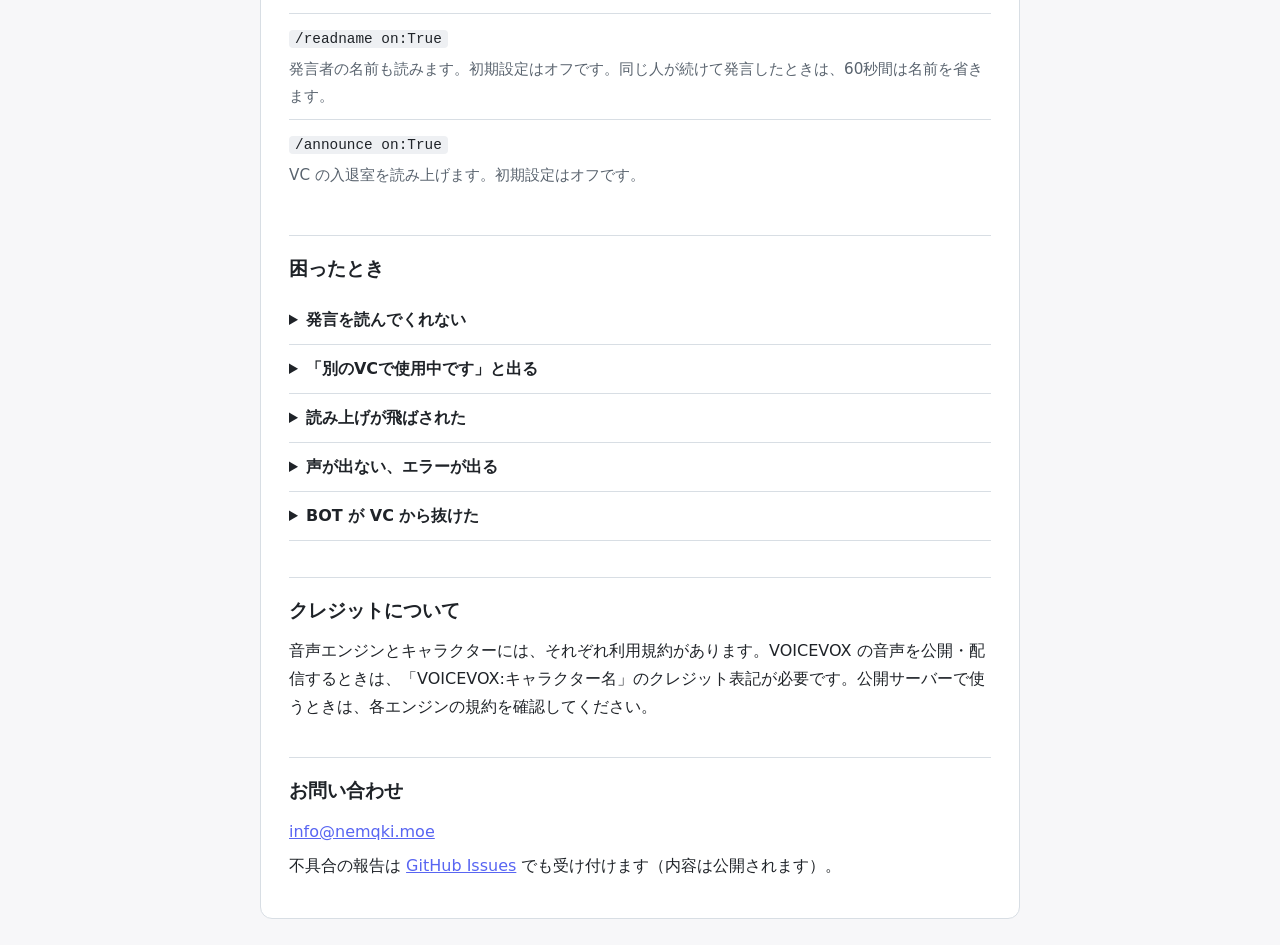
==== commit 78c3d3f8: "Use email as the contact address Co-Authored-By: Claude Opus 5.5 <noreply@anthropic.com>" ====
--- a/tts/index.html
+++ b/tts/index.html
@@ -145,7 +145,8 @@
 
 <section id="contact">
   <h2>お問い合わせ</h2>
-  <p><a href="https://github.com/NeMqki/astralbot-site/issues">https://github.com/NeMqki/astralbot-site/issues</a></p>
+  <p><a href="mailto:info@nemqki.moe">info@nemqki.moe</a></p>
+  <p>不具合の報告は <a href="https://github.com/NeMqki/astralbot-site/issues">GitHub Issues</a> でも受け付けます（内容は公開されます）。</p>
 </section>
 </main>
 </body>
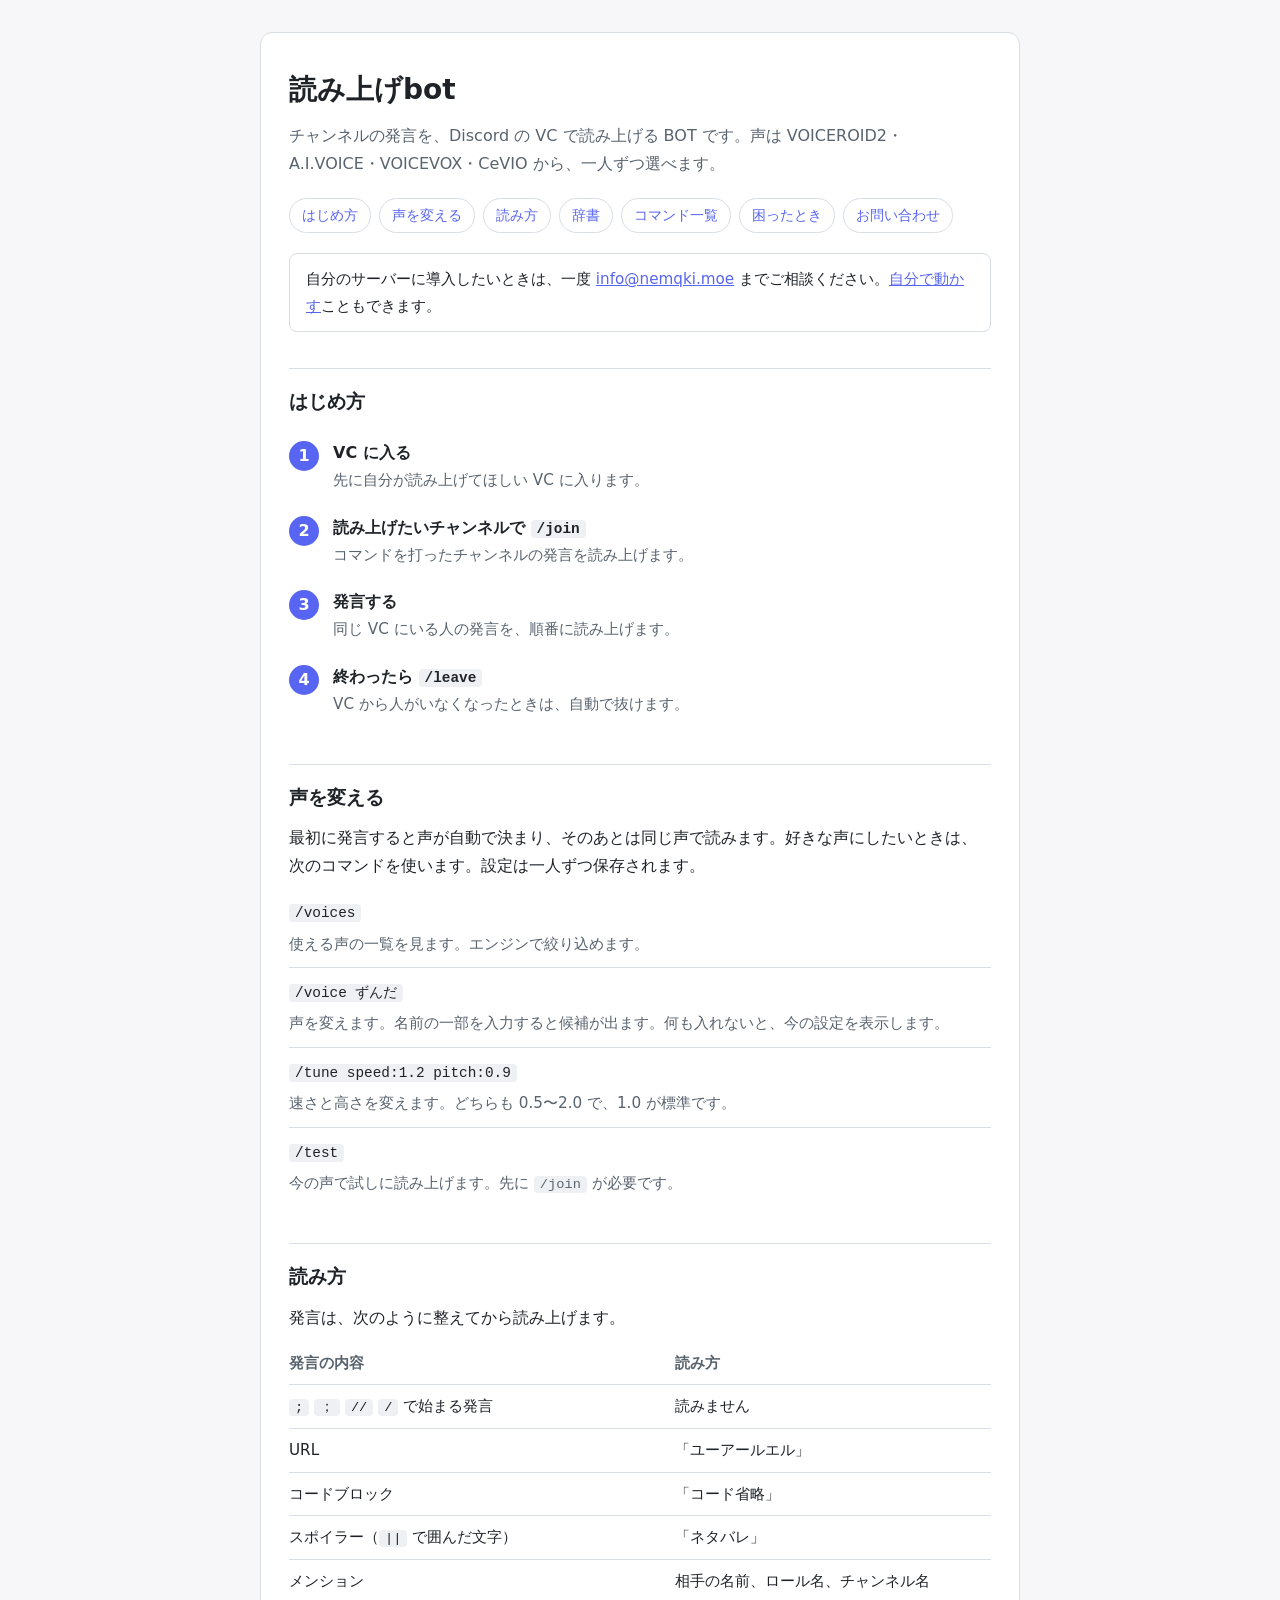
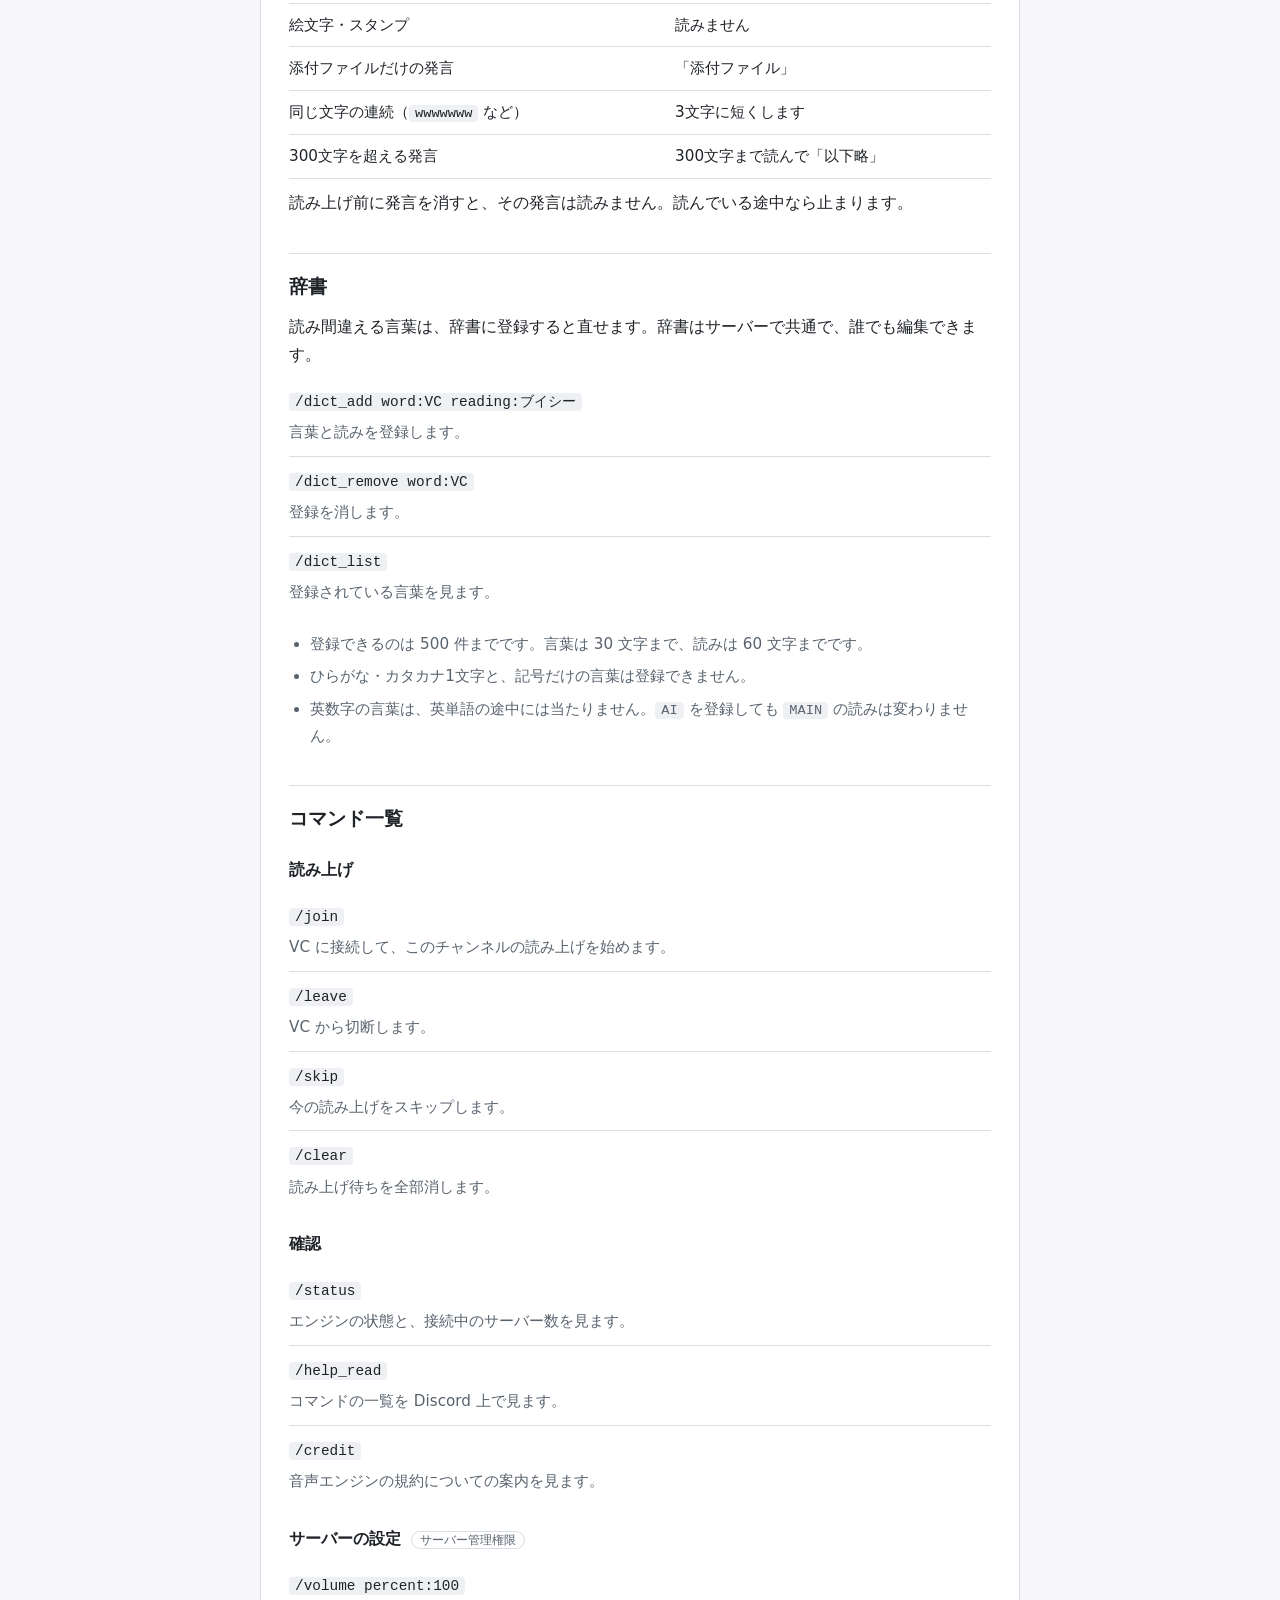
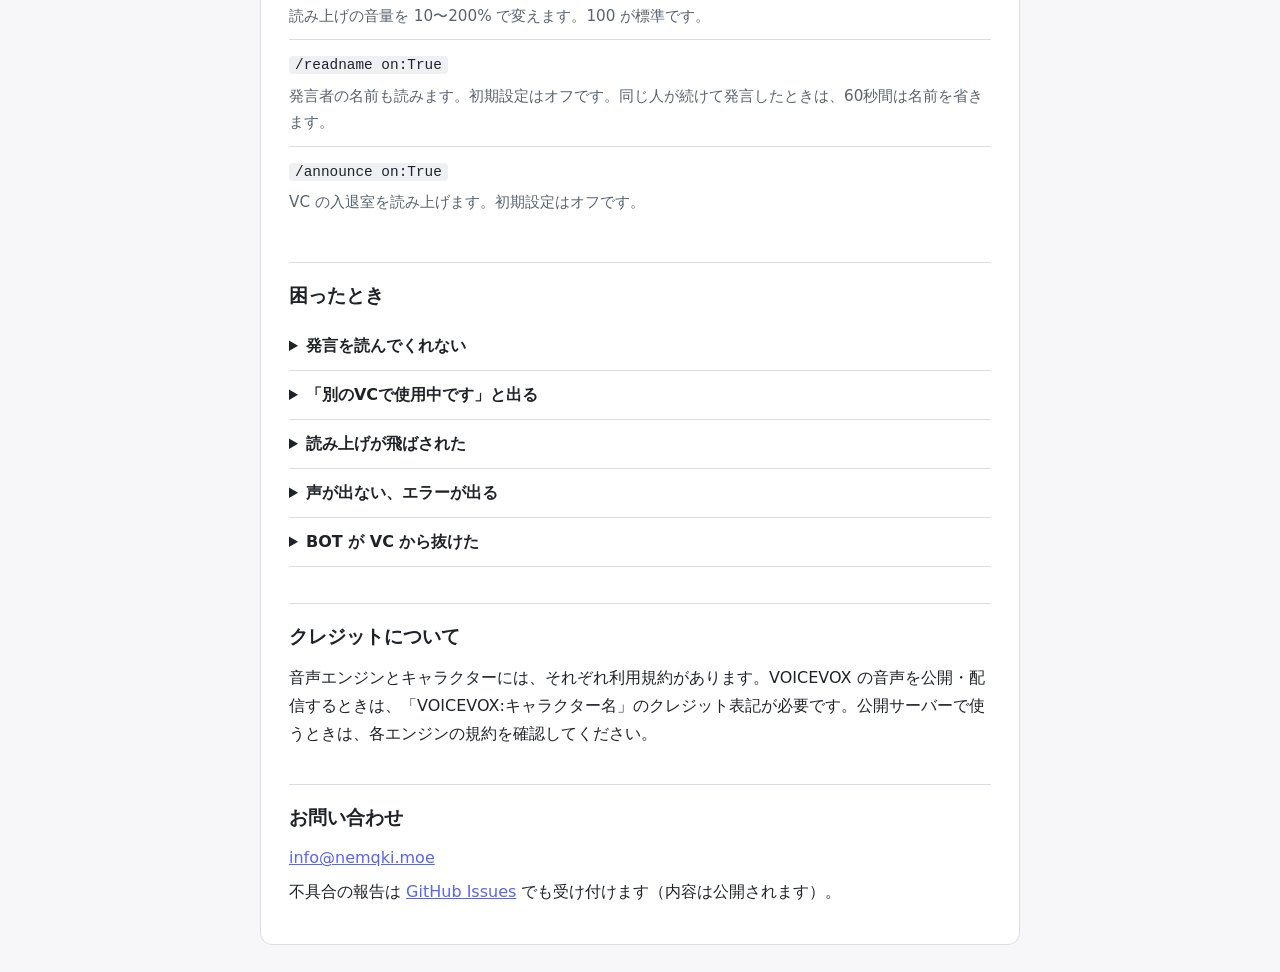
==== commit 879d0934: "Ask people to get in touch before adding the TTS bot Co-Authored-By: Claude Opus 5.5 <noreply@anthro" ====
--- a/tts/index.html
+++ b/tts/index.html
@@ -24,7 +24,7 @@
   <a href="#contact">お問い合わせ</a>
 </nav>
 
-<p class="selfhost-link">自分のサーバーで使いたいときは、<a href="selfhost.html">自分で動かす手順</a>を見てください。</p>
+<p class="selfhost-link">自分のサーバーに導入したいときは、一度 <a href="mailto:info@nemqki.moe">info@nemqki.moe</a> までご相談ください。<a href="selfhost.html">自分で動かす</a>こともできます。</p>
 
 <section id="start">
   <h2>はじめ方</h2>
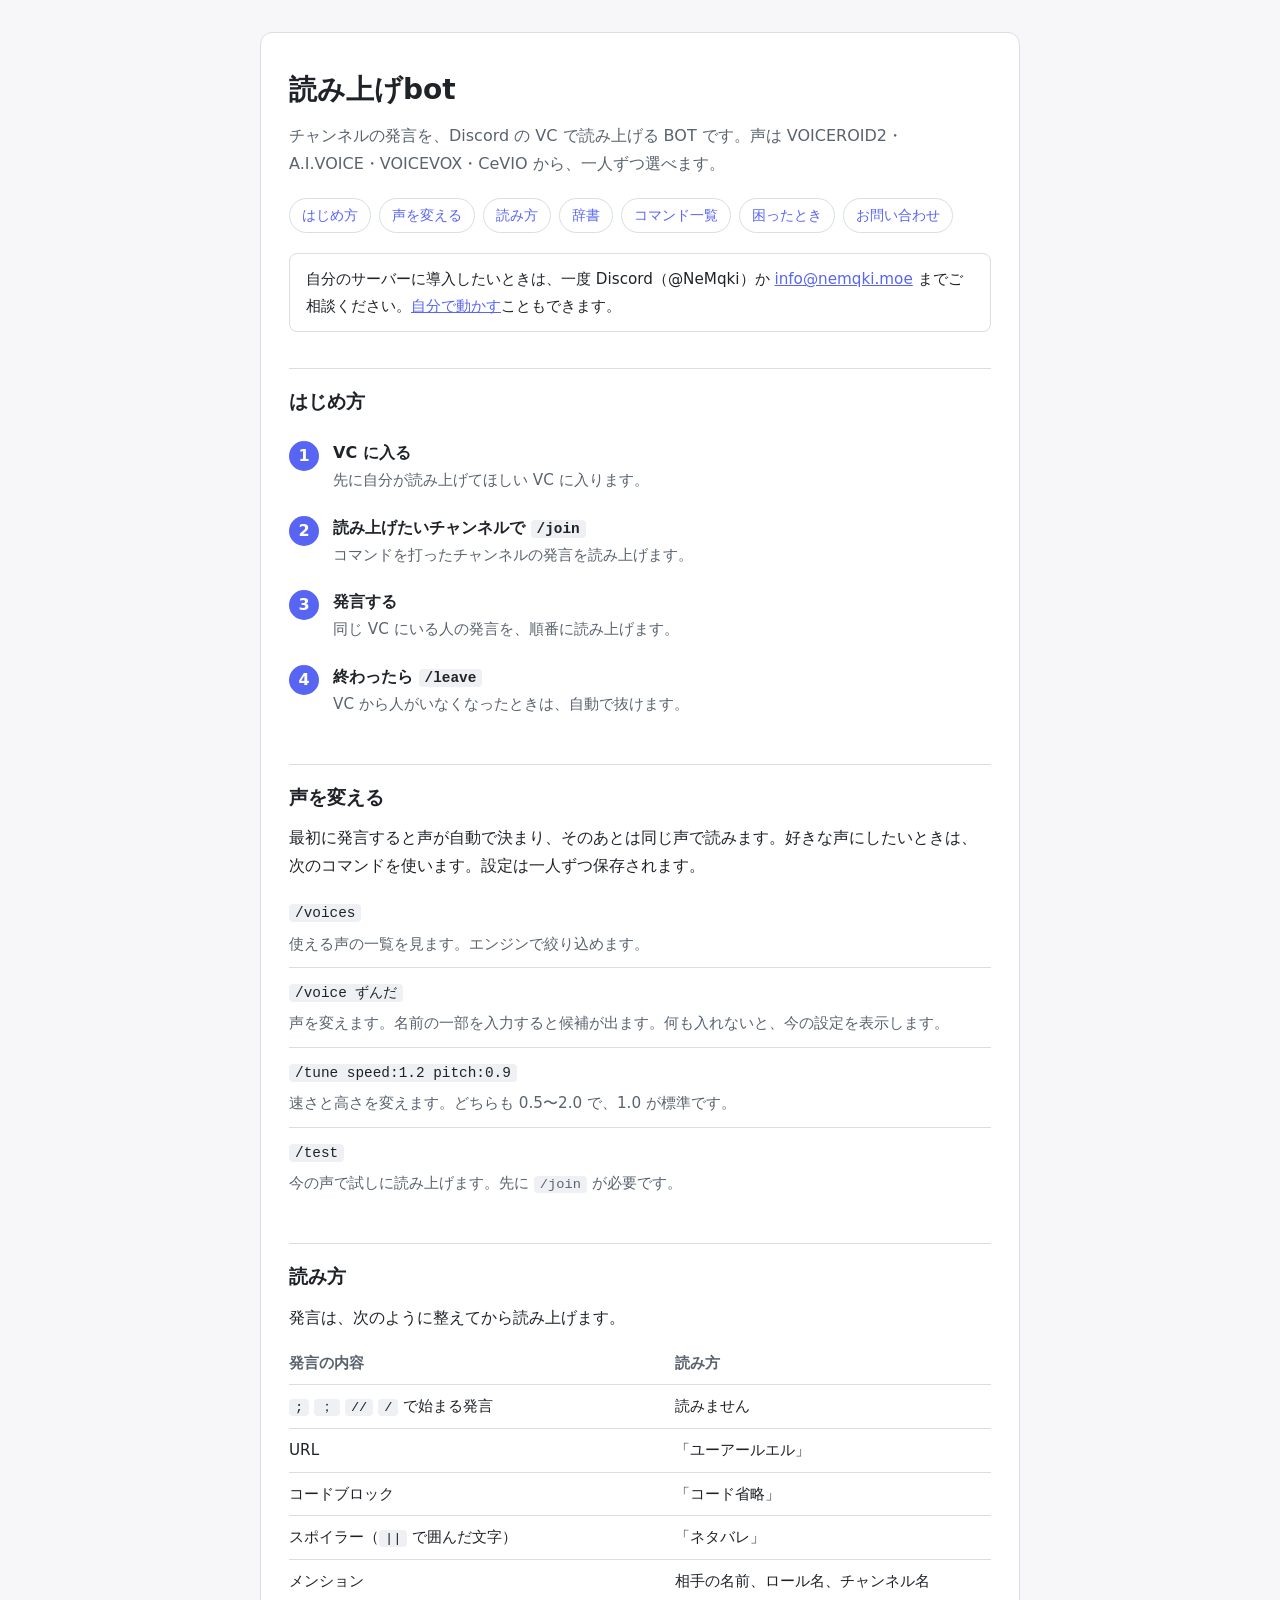
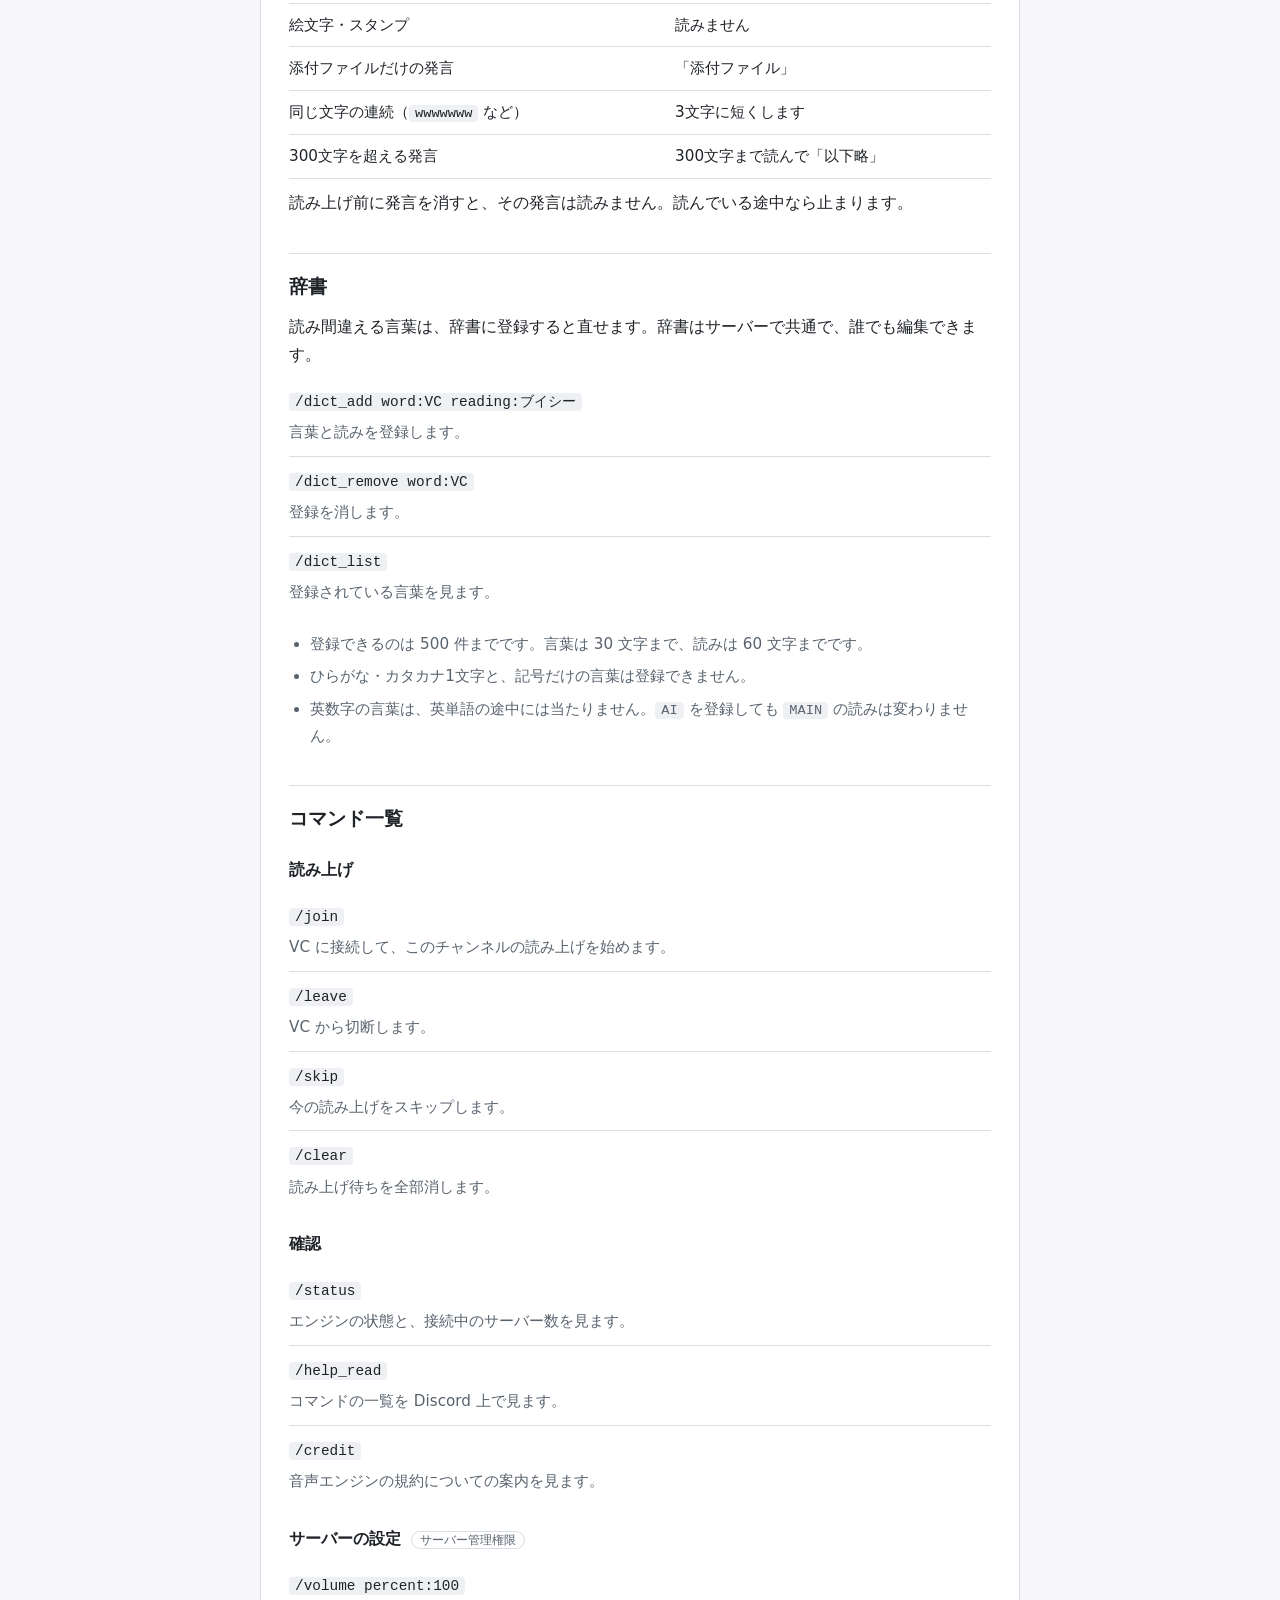
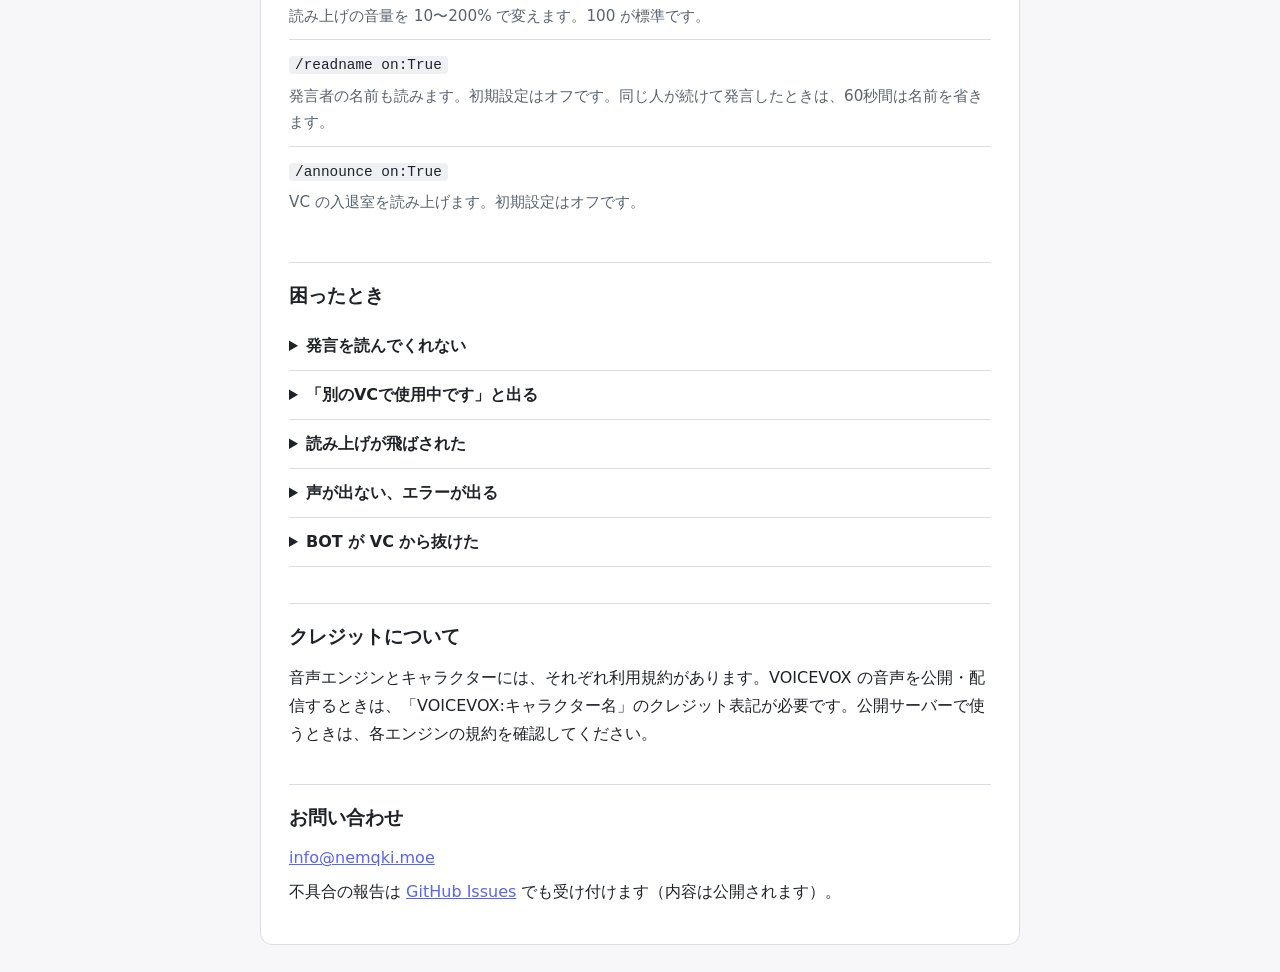
==== commit 480c20f7: "Add Discord as a contact for the TTS bot Co-Authored-By: Claude Opus 5.5 <noreply@anthropic.com>" ====
--- a/tts/index.html
+++ b/tts/index.html
@@ -24,7 +24,7 @@
   <a href="#contact">お問い合わせ</a>
 </nav>
 
-<p class="selfhost-link">自分のサーバーに導入したいときは、一度 <a href="mailto:info@nemqki.moe">info@nemqki.moe</a> までご相談ください。<a href="selfhost.html">自分で動かす</a>こともできます。</p>
+<p class="selfhost-link">自分のサーバーに導入したいときは、一度 Discord（@NeMqki）か <a href="mailto:info@nemqki.moe">info@nemqki.moe</a> までご相談ください。<a href="selfhost.html">自分で動かす</a>こともできます。</p>
 
 <section id="start">
   <h2>はじめ方</h2>
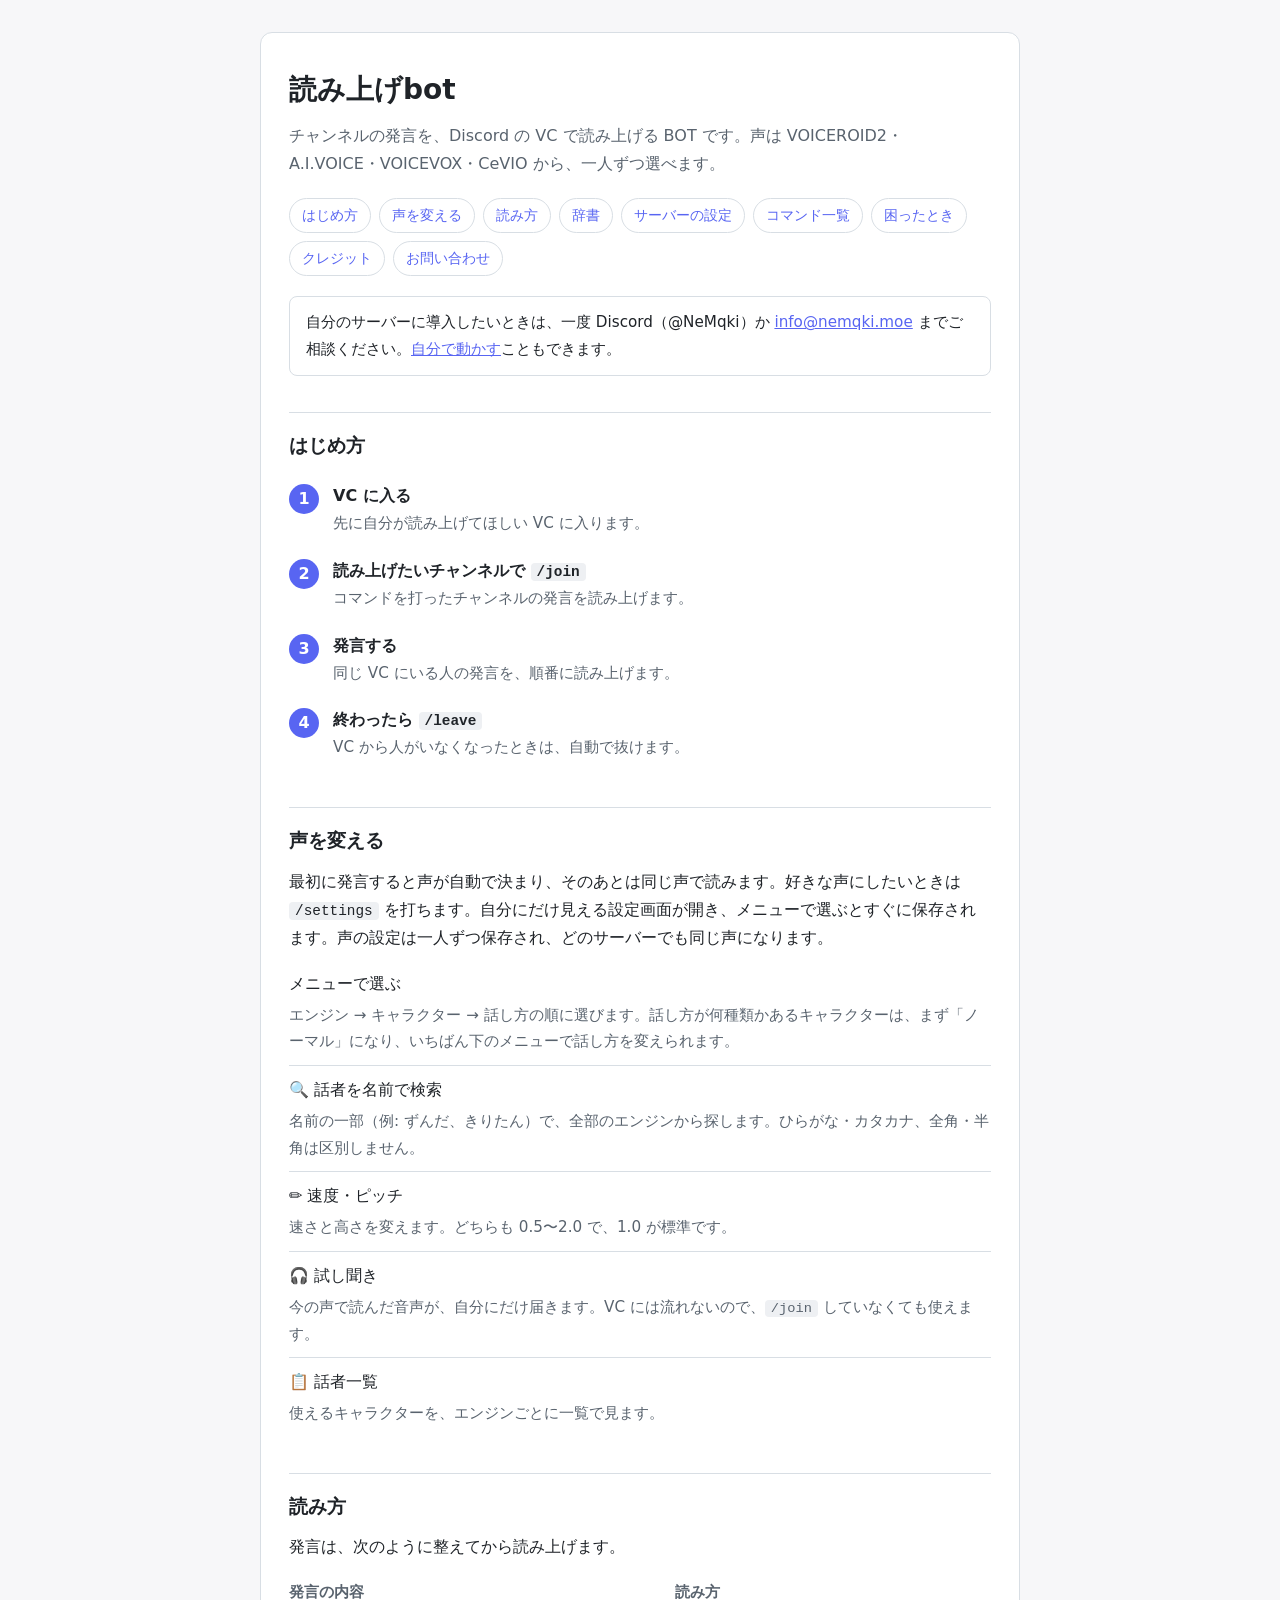
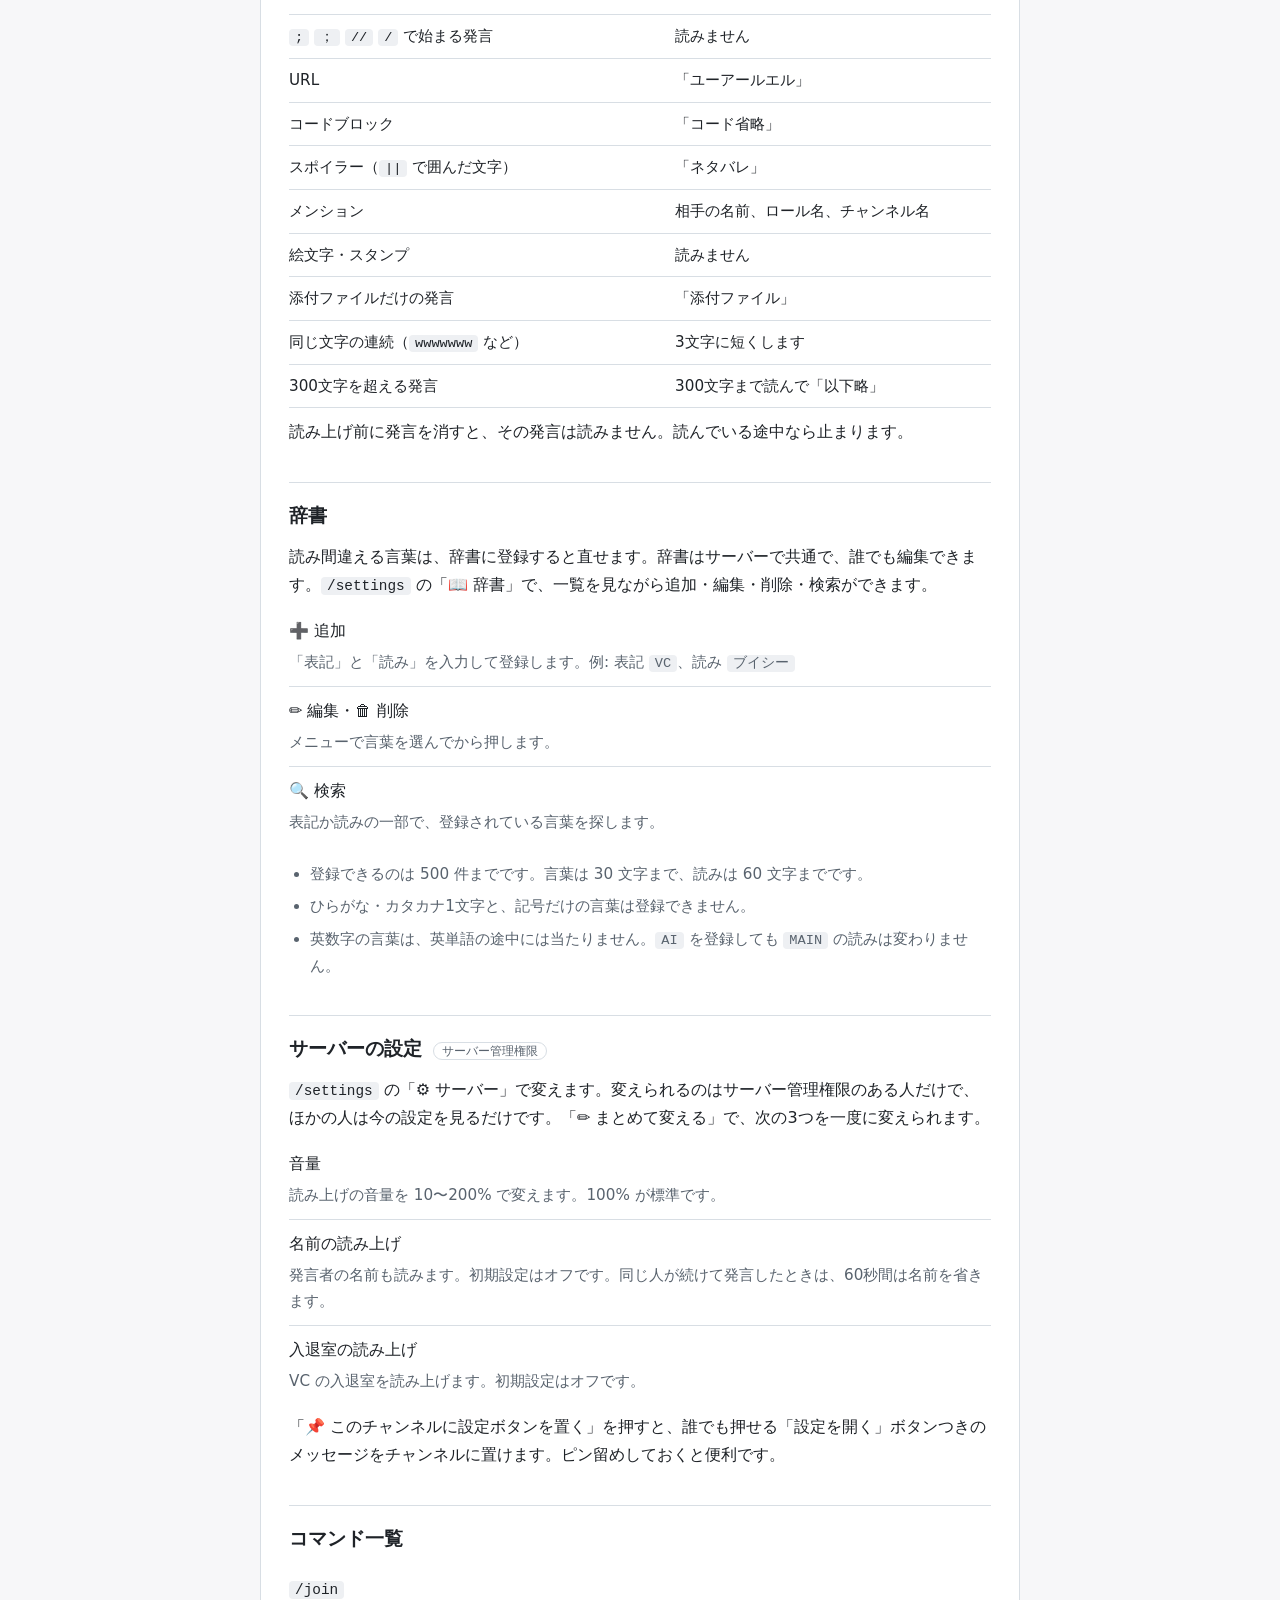
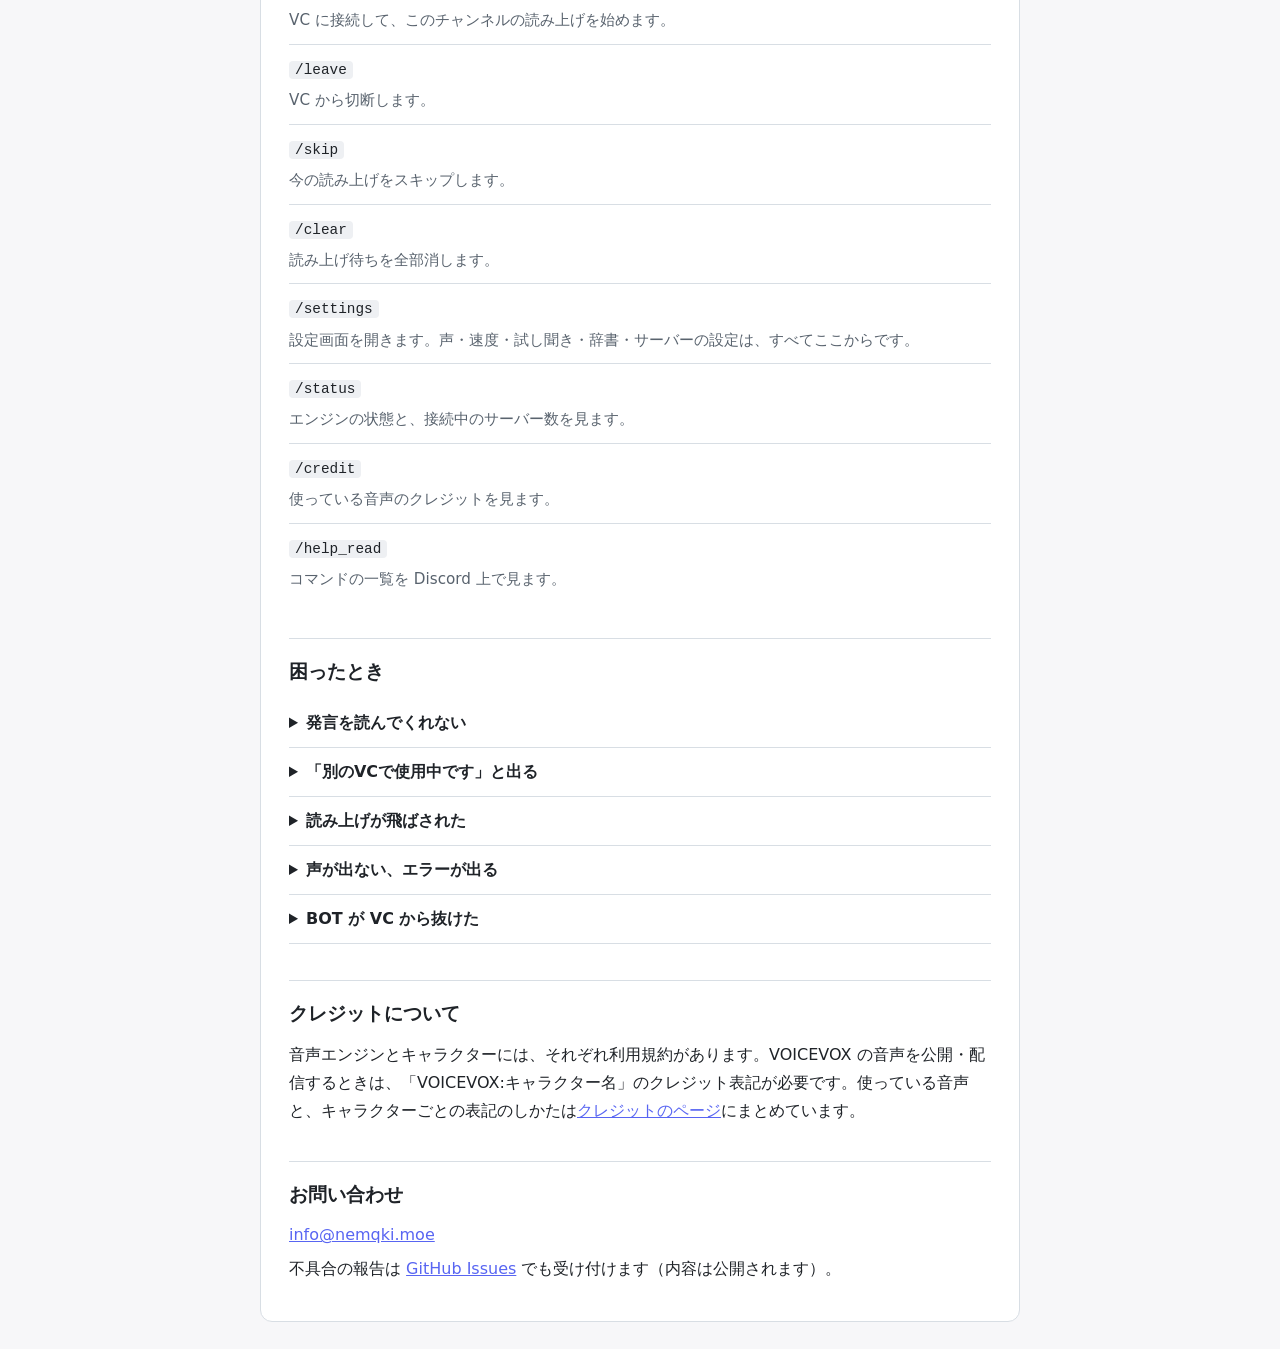
==== commit 58322e5c: "Add a credit page and describe the new /settings screen The TTS bot now does voice, dictionary and s" ====
--- a/tts/index.html
+++ b/tts/index.html
@@ -19,8 +19,10 @@
   <a href="#voice">声を変える</a>
   <a href="#reading">読み方</a>
   <a href="#dict">辞書</a>
+  <a href="#server">サーバーの設定</a>
   <a href="#commands">コマンド一覧</a>
   <a href="#faq">困ったとき</a>
+  <a href="credit.html">クレジット</a>
   <a href="#contact">お問い合わせ</a>
 </nav>
 
@@ -38,12 +40,13 @@
 
 <section id="voice">
   <h2>声を変える</h2>
-  <p>最初に発言すると声が自動で決まり、そのあとは同じ声で読みます。好きな声にしたいときは、次のコマンドを使います。設定は一人ずつ保存されます。</p>
+  <p>最初に発言すると声が自動で決まり、そのあとは同じ声で読みます。好きな声にしたいときは <code>/settings</code> を打ちます。自分にだけ見える設定画面が開き、メニューで選ぶとすぐに保存されます。声の設定は一人ずつ保存され、どのサーバーでも同じ声になります。</p>
   <dl class="cmds">
-    <div><dt><code>/voices</code></dt><dd>使える声の一覧を見ます。エンジンで絞り込めます。</dd></div>
-    <div><dt><code>/voice ずんだ</code></dt><dd>声を変えます。名前の一部を入力すると候補が出ます。何も入れないと、今の設定を表示します。</dd></div>
-    <div><dt><code>/tune speed:1.2 pitch:0.9</code></dt><dd>速さと高さを変えます。どちらも 0.5〜2.0 で、1.0 が標準です。</dd></div>
-    <div><dt><code>/test</code></dt><dd>今の声で試しに読み上げます。先に <code>/join</code> が必要です。</dd></div>
+    <div><dt>メニューで選ぶ</dt><dd>エンジン → キャラクター → 話し方の順に選びます。話し方が何種類かあるキャラクターは、まず「ノーマル」になり、いちばん下のメニューで話し方を変えられます。</dd></div>
+    <div><dt>🔍 話者を名前で検索</dt><dd>名前の一部（例: ずんだ、きりたん）で、全部のエンジンから探します。ひらがな・カタカナ、全角・半角は区別しません。</dd></div>
+    <div><dt>✏ 速度・ピッチ</dt><dd>速さと高さを変えます。どちらも 0.5〜2.0 で、1.0 が標準です。</dd></div>
+    <div><dt>🎧 試し聞き</dt><dd>今の声で読んだ音声が、自分にだけ届きます。VC には流れないので、<code>/join</code> していなくても使えます。</dd></div>
+    <div><dt>📋 話者一覧</dt><dd>使えるキャラクターを、エンジンごとに一覧で見ます。</dd></div>
   </dl>
 </section>
 
@@ -69,11 +72,11 @@
 
 <section id="dict">
   <h2>辞書</h2>
-  <p>読み間違える言葉は、辞書に登録すると直せます。辞書はサーバーで共通で、誰でも編集できます。</p>
+  <p>読み間違える言葉は、辞書に登録すると直せます。辞書はサーバーで共通で、誰でも編集できます。<code>/settings</code> の「📖 辞書」で、一覧を見ながら追加・編集・削除・検索ができます。</p>
   <dl class="cmds">
-    <div><dt><code>/dict_add word:VC reading:ブイシー</code></dt><dd>言葉と読みを登録します。</dd></div>
-    <div><dt><code>/dict_remove word:VC</code></dt><dd>登録を消します。</dd></div>
-    <div><dt><code>/dict_list</code></dt><dd>登録されている言葉を見ます。</dd></div>
+    <div><dt>➕ 追加</dt><dd>「表記」と「読み」を入力して登録します。例: 表記 <code>VC</code>、読み <code>ブイシー</code></dd></div>
+    <div><dt>✏ 編集・🗑 削除</dt><dd>メニューで言葉を選んでから押します。</dd></div>
+    <div><dt>🔍 検索</dt><dd>表記か読みの一部で、登録されている言葉を探します。</dd></div>
   </dl>
   <ul class="notes">
     <li>登録できるのは 500 件までです。言葉は 30 文字まで、読みは 60 文字までです。</li>
@@ -82,29 +85,28 @@
   </ul>
 </section>
 
+<section id="server">
+  <h2>サーバーの設定 <span class="tag">サーバー管理権限</span></h2>
+  <p><code>/settings</code> の「⚙ サーバー」で変えます。変えられるのはサーバー管理権限のある人だけで、ほかの人は今の設定を見るだけです。「✏ まとめて変える」で、次の3つを一度に変えられます。</p>
+  <dl class="cmds">
+    <div><dt>音量</dt><dd>読み上げの音量を 10〜200% で変えます。100% が標準です。</dd></div>
+    <div><dt>名前の読み上げ</dt><dd>発言者の名前も読みます。初期設定はオフです。同じ人が続けて発言したときは、60秒間は名前を省きます。</dd></div>
+    <div><dt>入退室の読み上げ</dt><dd>VC の入退室を読み上げます。初期設定はオフです。</dd></div>
+  </dl>
+  <p>「📌 このチャンネルに設定ボタンを置く」を押すと、誰でも押せる「設定を開く」ボタンつきのメッセージをチャンネルに置けます。ピン留めしておくと便利です。</p>
+</section>
+
 <section id="commands">
   <h2>コマンド一覧</h2>
-
-  <h3>読み上げ</h3>
   <dl class="cmds">
     <div><dt><code>/join</code></dt><dd>VC に接続して、このチャンネルの読み上げを始めます。</dd></div>
     <div><dt><code>/leave</code></dt><dd>VC から切断します。</dd></div>
     <div><dt><code>/skip</code></dt><dd>今の読み上げをスキップします。</dd></div>
     <div><dt><code>/clear</code></dt><dd>読み上げ待ちを全部消します。</dd></div>
-  </dl>
-
-  <h3>確認</h3>
-  <dl class="cmds">
+    <div><dt><code>/settings</code></dt><dd>設定画面を開きます。声・速度・試し聞き・辞書・サーバーの設定は、すべてここからです。</dd></div>
     <div><dt><code>/status</code></dt><dd>エンジンの状態と、接続中のサーバー数を見ます。</dd></div>
+    <div><dt><code>/credit</code></dt><dd>使っている音声のクレジットを見ます。</dd></div>
     <div><dt><code>/help_read</code></dt><dd>コマンドの一覧を Discord 上で見ます。</dd></div>
-    <div><dt><code>/credit</code></dt><dd>音声エンジンの規約についての案内を見ます。</dd></div>
-  </dl>
-
-  <h3>サーバーの設定 <span class="tag">サーバー管理権限</span></h3>
-  <dl class="cmds">
-    <div><dt><code>/volume percent:100</code></dt><dd>読み上げの音量を 10〜200% で変えます。100 が標準です。</dd></div>
-    <div><dt><code>/readname on:True</code></dt><dd>発言者の名前も読みます。初期設定はオフです。同じ人が続けて発言したときは、60秒間は名前を省きます。</dd></div>
-    <div><dt><code>/announce on:True</code></dt><dd>VC の入退室を読み上げます。初期設定はオフです。</dd></div>
   </dl>
 </section>
 
@@ -130,7 +132,7 @@
   </details>
   <details>
     <summary>声が出ない、エラーが出る</summary>
-    <p><code>/status</code> でエンジンの状態を確認してください。「未接続」や「不調」と出ている間は、そのエンジンの声で読めないことがあります。<code>/voice</code> で別のエンジンの声に変えると読める場合があります。</p>
+    <p><code>/status</code> でエンジンの状態を確認してください。「未接続」や「不調」と出ている間は、そのエンジンの声で読めないことがあります。<code>/settings</code> で別のエンジンの声に変えると読める場合があります。</p>
   </details>
   <details>
     <summary>BOT が VC から抜けた</summary>
@@ -140,7 +142,7 @@
 
 <section id="credit">
   <h2>クレジットについて</h2>
-  <p>音声エンジンとキャラクターには、それぞれ利用規約があります。VOICEVOX の音声を公開・配信するときは、「VOICEVOX:キャラクター名」のクレジット表記が必要です。公開サーバーで使うときは、各エンジンの規約を確認してください。</p>
+  <p>音声エンジンとキャラクターには、それぞれ利用規約があります。VOICEVOX の音声を公開・配信するときは、「VOICEVOX:キャラクター名」のクレジット表記が必要です。使っている音声と、キャラクターごとの表記のしかたは<a href="credit.html">クレジットのページ</a>にまとめています。</p>
 </section>
 
 <section id="contact">
